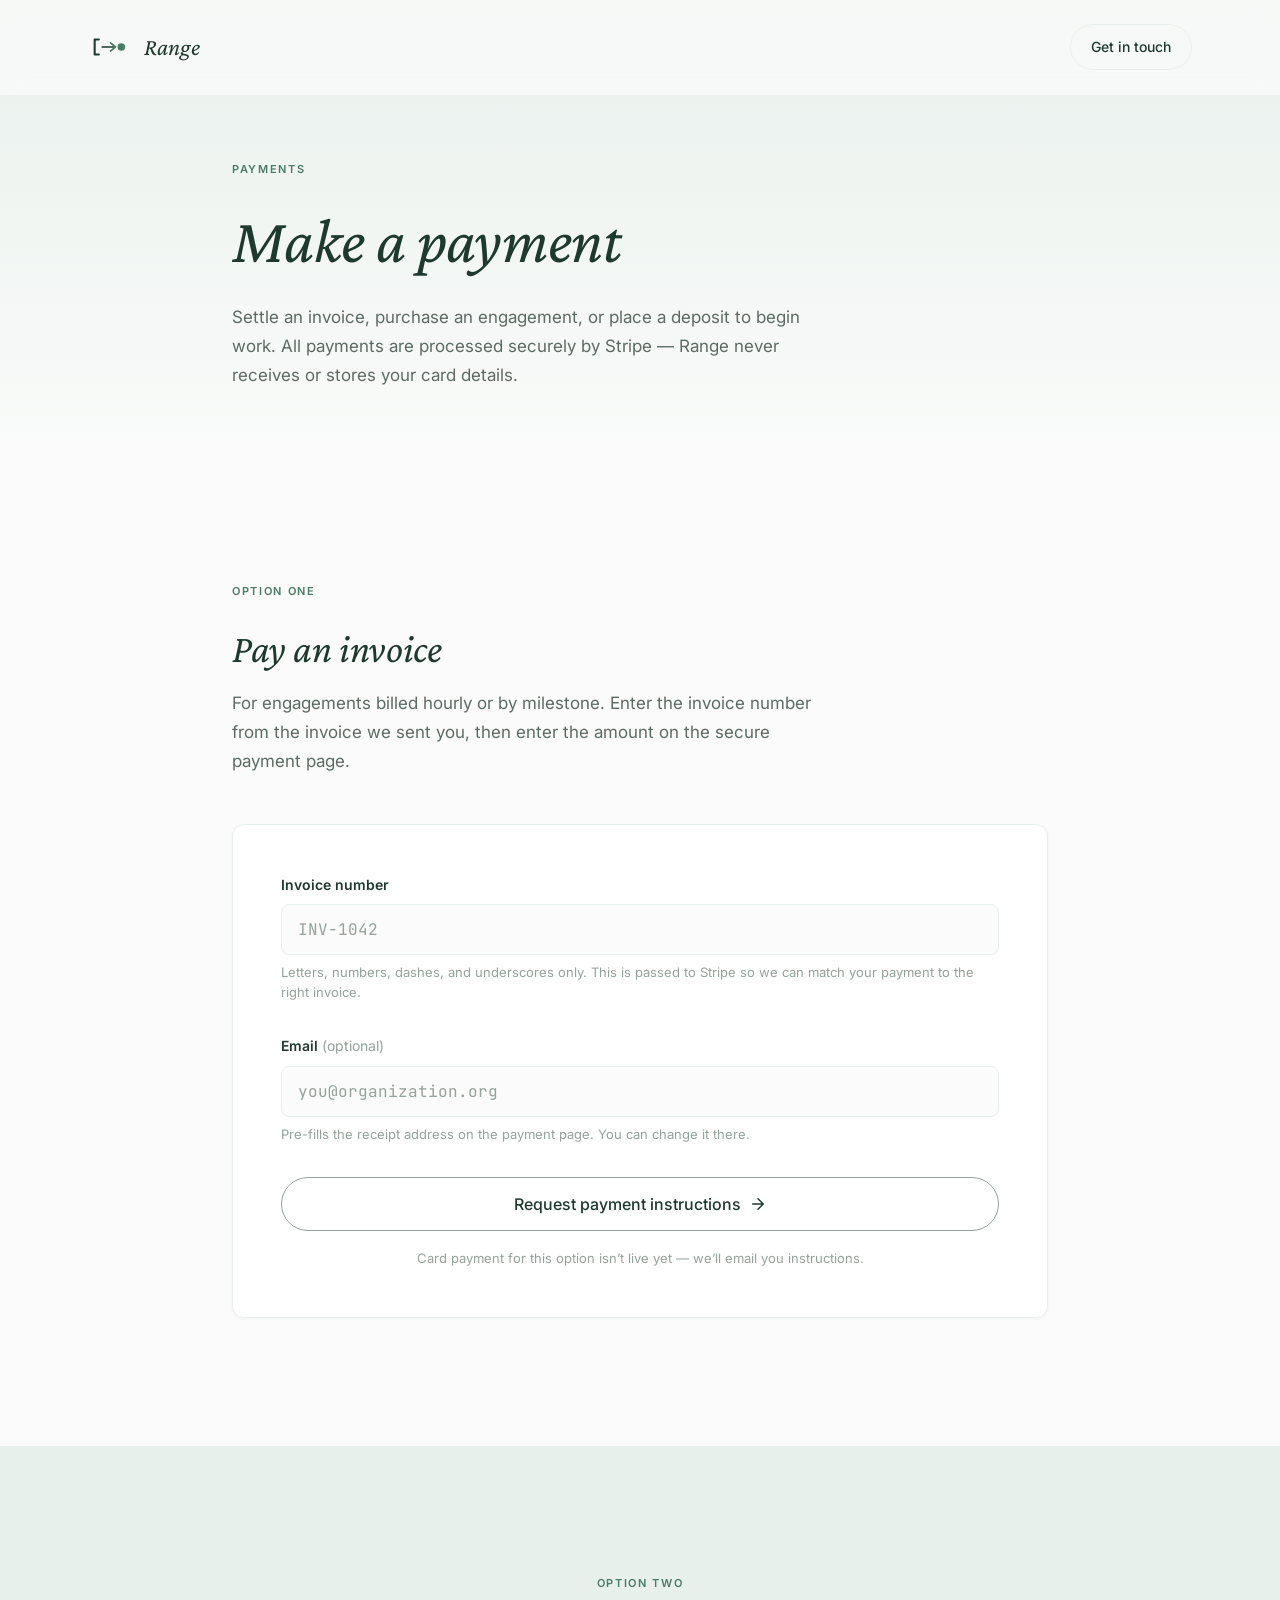
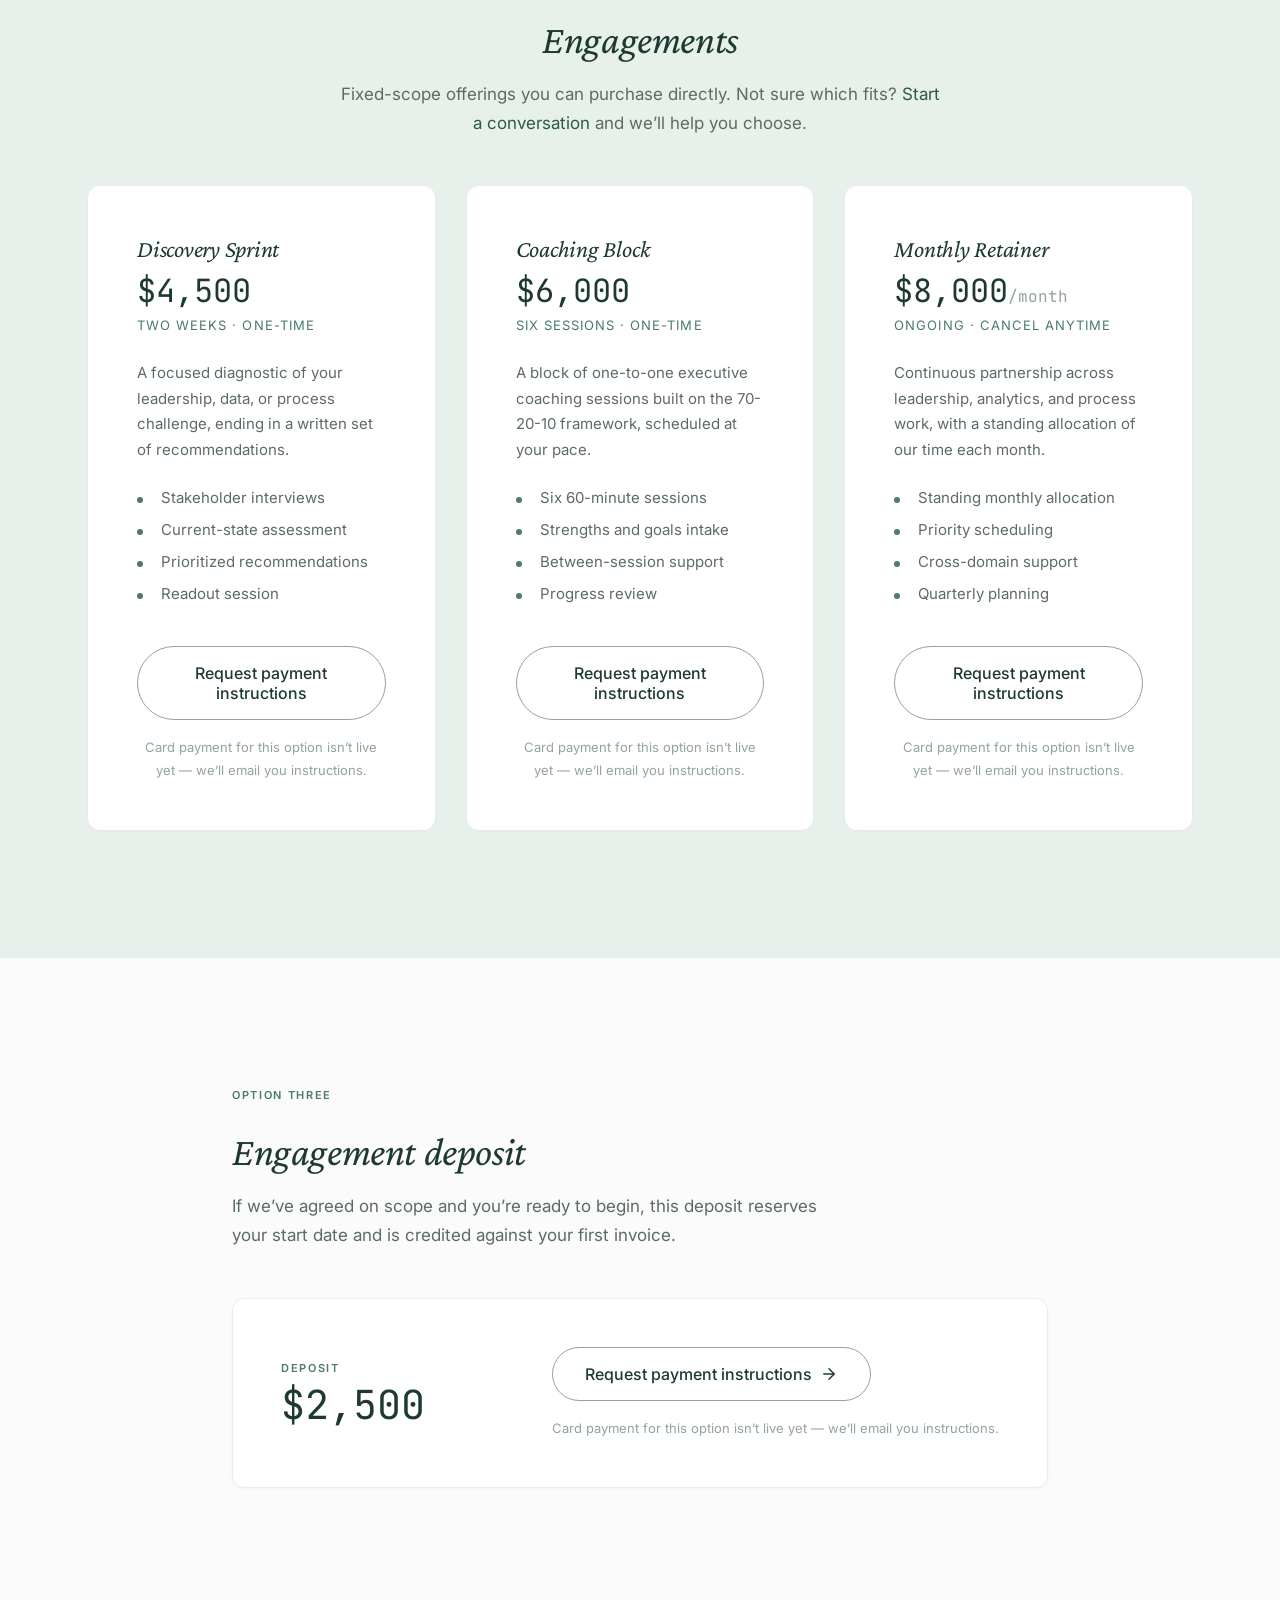
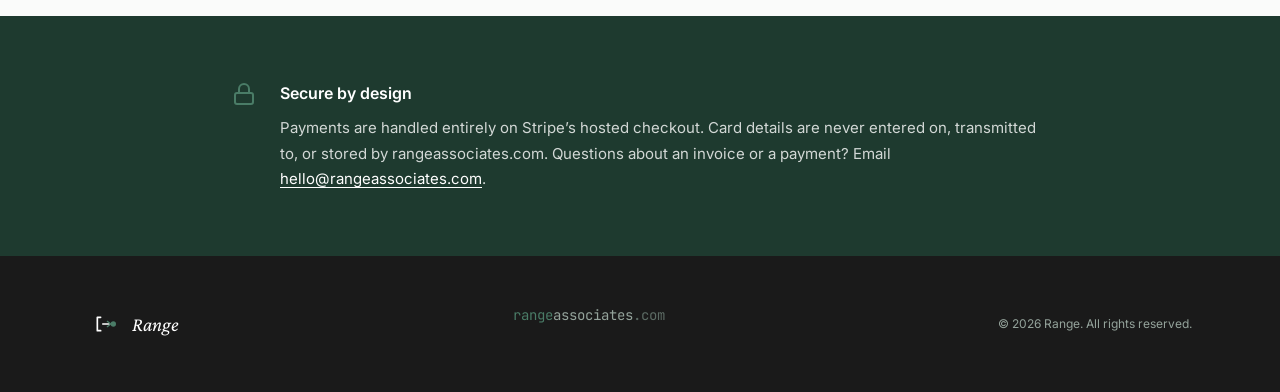
==== payments/index.html @ 6f8e30e4 "Add /payments page with Stripe Payment Links The site is static on GitHub Pages, so there is no serv" ====
<!DOCTYPE html>
<html lang="en">
<head>
  <meta charset="UTF-8">
  <meta name="viewport" content="width=device-width, initial-scale=1.0">
  <title>Make a Payment | Range</title>
  <meta name="description" content="Pay a Range invoice, purchase a coaching or consulting engagement, or place an engagement deposit. Payments are securely processed by Stripe.">

  <!-- Open Graph -->
  <meta property="og:title" content="Make a Payment | Range">
  <meta property="og:description" content="Pay a Range invoice or engagement securely via Stripe.">
  <meta property="og:type" content="website">
  <meta property="og:url" content="https://rangeassociates.com/payments">

  <!-- Favicon -->
  <link rel="icon" href="../favicon.svg" type="image/svg+xml">

  <!-- Fonts -->
  <link rel="preconnect" href="https://fonts.googleapis.com">
  <link rel="preconnect" href="https://fonts.gstatic.com" crossorigin>
  <link href="https://fonts.googleapis.com/css2?family=Crimson+Pro:ital,wght@0,400;1,400&family=Inter:wght@400;500;600&family=JetBrains+Mono:wght@400&display=swap" rel="stylesheet">

  <!-- Styles -->
  <link rel="stylesheet" href="../css/styles.css">
</head>
<body>
  <!-- Skip Link -->
  <a href="#main" class="skip-link">Skip to main content</a>

  <!-- Header -->
  <header class="header" id="header">
    <div class="container">
      <div class="header__inner">
        <a href="/" class="header__logo">
          <svg width="40" height="22" viewBox="0 0 48 26" fill="none" aria-hidden="true">
            <path d="M8 4V22M8 4H13M8 22H13" stroke="currentColor" stroke-width="2.5" stroke-linecap="round" stroke-linejoin="round"/>
            <path d="M17 13H31" stroke="currentColor" stroke-width="2" stroke-linecap="round"/>
            <path d="M27 8L33 13L27 18" stroke="#4a7c67" stroke-width="2" stroke-linecap="round" stroke-linejoin="round"/>
            <circle cx="40" cy="13" r="4.5" fill="#4a7c67"/>
          </svg>
          <span class="header__wordmark">Range</span>
        </a>
        <a href="mailto:hello@rangeassociates.com" class="header__cta">Get in touch</a>
      </div>
    </div>
  </header>

  <main id="main">
    <!-- Page Hero -->
    <section class="page-hero">
      <div class="container container--narrow">
        <span class="section-label">Payments</span>
        <h1 class="page-hero__title">Make a payment</h1>
        <p class="page-hero__description">Settle an invoice, purchase an engagement, or place a deposit to begin work. All payments are processed securely by Stripe &mdash; Range never receives or stores your card details.</p>
      </div>
    </section>

    <!-- Pay an Invoice -->
    <section class="pay-section" id="invoice">
      <div class="container container--narrow">
        <div class="pay-section__header">
          <span class="section-label">Option One</span>
          <h2 class="pay-section__title">Pay an invoice</h2>
          <p class="pay-section__subtitle">For engagements billed hourly or by milestone. Enter the invoice number from the invoice we sent you, then enter the amount on the secure payment page.</p>
        </div>

        <form class="pay-form" id="invoice-form" novalidate>
          <div class="pay-field">
            <label class="pay-label" for="invoice-number">Invoice number</label>
            <input
              class="pay-input"
              type="text"
              id="invoice-number"
              name="invoice-number"
              inputmode="text"
              autocomplete="off"
              maxlength="200"
              placeholder="INV-1042"
              aria-describedby="invoice-number-hint invoice-number-error"
              required>
            <p class="pay-hint" id="invoice-number-hint">Letters, numbers, dashes, and underscores only. This is passed to Stripe so we can match your payment to the right invoice.</p>
            <p class="pay-error" id="invoice-number-error" role="alert" hidden></p>
          </div>

          <div class="pay-field">
            <label class="pay-label" for="invoice-email">Email <span class="pay-label__optional">(optional)</span></label>
            <input
              class="pay-input"
              type="email"
              id="invoice-email"
              name="invoice-email"
              autocomplete="email"
              placeholder="you@organization.org"
              aria-describedby="invoice-email-hint invoice-email-error">
            <p class="pay-hint" id="invoice-email-hint">Pre-fills the receipt address on the payment page. You can change it there.</p>
            <p class="pay-error" id="invoice-email-error" role="alert" hidden></p>
          </div>

          <button class="btn-pay btn-pay--full" type="submit" data-link-key="invoice">
            <span class="btn-pay__label">Continue to secure payment</span>
            <svg width="18" height="18" viewBox="0 0 24 24" fill="none" stroke="currentColor" stroke-width="2" stroke-linecap="round" stroke-linejoin="round" aria-hidden="true">
              <path d="M5 12h14M12 5l7 7-7 7"/>
            </svg>
          </button>
          <p class="pay-note" data-note-for="invoice">You&rsquo;ll enter the invoice amount on the next screen.</p>
        </form>
      </div>
    </section>

    <!-- Engagements -->
    <!--
      PLACEHOLDER CONTENT: the three package names, descriptions, and prices below are
      samples. Replace them with your real offerings and prices before going live.
      The prices shown here are display-only; the amount actually charged is whatever
      is configured on the corresponding Stripe Payment Link. Keep the two in sync.
    -->
    <section class="pay-section pay-section--alt" id="engagements">
      <div class="container">
        <div class="pay-section__header pay-section__header--center">
          <span class="section-label">Option Two</span>
          <h2 class="pay-section__title">Engagements</h2>
          <p class="pay-section__subtitle">Fixed-scope offerings you can purchase directly. Not sure which fits? <a href="mailto:hello@rangeassociates.com">Start a conversation</a> and we&rsquo;ll help you choose.</p>
        </div>

        <div class="pay-grid">
          <div class="pay-card animate-on-scroll">
            <h3 class="pay-card__title">Discovery Sprint</h3>
            <p class="pay-card__price">$4,500</p>
            <p class="pay-card__meta">Two weeks &middot; one-time</p>
            <p class="pay-card__description">A focused diagnostic of your leadership, data, or process challenge, ending in a written set of recommendations.</p>
            <ul class="pay-card__list">
              <li>Stakeholder interviews</li>
              <li>Current-state assessment</li>
              <li>Prioritized recommendations</li>
              <li>Readout session</li>
            </ul>
            <button class="btn-pay btn-pay--full" type="button" data-link-key="discovery">
              <span class="btn-pay__label">Purchase</span>
            </button>
            <p class="pay-note" data-note-for="discovery" hidden></p>
          </div>

          <div class="pay-card animate-on-scroll">
            <h3 class="pay-card__title">Coaching Block</h3>
            <p class="pay-card__price">$6,000</p>
            <p class="pay-card__meta">Six sessions &middot; one-time</p>
            <p class="pay-card__description">A block of one-to-one executive coaching sessions built on the 70-20-10 framework, scheduled at your pace.</p>
            <ul class="pay-card__list">
              <li>Six 60-minute sessions</li>
              <li>Strengths and goals intake</li>
              <li>Between-session support</li>
              <li>Progress review</li>
            </ul>
            <button class="btn-pay btn-pay--full" type="button" data-link-key="coaching">
              <span class="btn-pay__label">Purchase</span>
            </button>
            <p class="pay-note" data-note-for="coaching" hidden></p>
          </div>

          <div class="pay-card animate-on-scroll">
            <h3 class="pay-card__title">Monthly Retainer</h3>
            <p class="pay-card__price">$8,000<span class="pay-card__period">/month</span></p>
            <p class="pay-card__meta">Ongoing &middot; cancel anytime</p>
            <p class="pay-card__description">Continuous partnership across leadership, analytics, and process work, with a standing allocation of our time each month.</p>
            <ul class="pay-card__list">
              <li>Standing monthly allocation</li>
              <li>Priority scheduling</li>
              <li>Cross-domain support</li>
              <li>Quarterly planning</li>
            </ul>
            <button class="btn-pay btn-pay--full" type="button" data-link-key="retainer">
              <span class="btn-pay__label">Subscribe</span>
            </button>
            <p class="pay-note" data-note-for="retainer" hidden></p>
          </div>
        </div>
      </div>
    </section>

    <!-- Deposit -->
    <section class="pay-section" id="deposit">
      <div class="container container--narrow">
        <div class="pay-section__header">
          <span class="section-label">Option Three</span>
          <h2 class="pay-section__title">Engagement deposit</h2>
          <p class="pay-section__subtitle">If we&rsquo;ve agreed on scope and you&rsquo;re ready to begin, this deposit reserves your start date and is credited against your first invoice.</p>
        </div>

        <div class="pay-deposit">
          <div class="pay-deposit__amount">
            <span class="pay-deposit__label">Deposit</span>
            <span class="pay-deposit__price">$2,500</span>
          </div>
          <div class="pay-deposit__action">
            <button class="btn-pay" type="button" data-link-key="deposit">
              <span class="btn-pay__label">Place deposit</span>
              <svg width="18" height="18" viewBox="0 0 24 24" fill="none" stroke="currentColor" stroke-width="2" stroke-linecap="round" stroke-linejoin="round" aria-hidden="true">
                <path d="M5 12h14M12 5l7 7-7 7"/>
              </svg>
            </button>
            <p class="pay-note" data-note-for="deposit" hidden></p>
          </div>
        </div>
      </div>
    </section>

    <!-- Trust / Help -->
    <section class="pay-trust">
      <div class="container container--narrow">
        <div class="pay-trust__inner">
          <svg class="pay-trust__icon" width="24" height="24" viewBox="0 0 24 24" fill="none" stroke="currentColor" stroke-width="2" stroke-linecap="round" stroke-linejoin="round" aria-hidden="true">
            <rect x="3" y="11" width="18" height="11" rx="2"/>
            <path d="M7 11V7a5 5 0 0 1 10 0v4"/>
          </svg>
          <div>
            <p class="pay-trust__title">Secure by design</p>
            <p class="pay-trust__text">Payments are handled entirely on Stripe&rsquo;s hosted checkout. Card details are never entered on, transmitted to, or stored by rangeassociates.com. Questions about an invoice or a payment? Email <a href="mailto:hello@rangeassociates.com">hello@rangeassociates.com</a>.</p>
          </div>
        </div>
      </div>
    </section>
  </main>

  <!-- Footer -->
  <footer class="footer">
    <div class="container">
      <div class="footer__inner">
        <a href="/" class="footer__logo">
          <svg width="32" height="32" viewBox="0 0 48 48" fill="none" aria-hidden="true">
            <path d="M14 14V34M14 14H19M14 34H19" stroke="currentColor" stroke-width="2.5" stroke-linecap="round" stroke-linejoin="round"/>
            <path d="M22 24H32" stroke="currentColor" stroke-width="2" stroke-linecap="round"/>
            <path d="M29 20L34 24L29 28" stroke="#4a7c67" stroke-width="2" stroke-linecap="round" stroke-linejoin="round"/>
            <circle cx="38" cy="24" r="4" fill="#4a7c67"/>
          </svg>
          <span class="footer__wordmark">Range</span>
        </a>
        <p class="footer__domain"><span class="footer__domain-em">range</span>associates<span class="footer__domain-tld">.com</span></p>
        <p class="footer__copyright">&copy; 2026 Range. All rights reserved.</p>
      </div>
    </div>
  </footer>

  <!-- Scripts -->
  <script>
    /* ======================================================================
       STRIPE PAYMENT LINK CONFIGURATION

       This site is static (GitHub Pages), so there is no server to run.
       Payments therefore use Stripe Payment Links: links you create in the
       Stripe Dashboard that send the customer to Stripe's own hosted
       checkout page. No API keys are needed here, and no secret key must
       EVER be placed in this repository -- it is public.

       To go live, create each link at
       https://dashboard.stripe.com/payment-links and paste its URL below.

         invoice   -> product priced "Customers choose what they pay"
                      (so the client enters the invoice amount themselves)
         discovery -> one-time price, matching the Discovery Sprint price above
         coaching  -> one-time price, matching the Coaching Block price above
         retainer  -> RECURRING monthly price, matching the Retainer price above
         deposit   -> one-time price, matching the deposit amount above

       On each link, under "After payment", choose "Redirect customers to
       your website" and set the URL to:
         https://rangeassociates.com/payments/thank-you/

       Any key left as an empty string below falls back to an email link, so
       the page never shows a dead button while you finish setting things up.
       ====================================================================== */
    const PAYMENT_LINKS = {
      invoice:   '',
      discovery: '',
      coaching:  '',
      retainer:  '',
      deposit:   ''
    };

    const CONTACT_EMAIL = 'hello@rangeassociates.com';

    // Fallback subjects used when a Payment Link is not configured yet.
    const FALLBACK_SUBJECTS = {
      invoice:   'Invoice payment',
      discovery: 'Discovery Sprint',
      coaching:  'Coaching Block',
      retainer:  'Monthly Retainer',
      deposit:   'Engagement deposit'
    };

    // Stripe drops client_reference_id values containing anything outside
    // alphanumerics, dashes, and underscores, so strip them before sending.
    const sanitizeReference = (value) =>
      value.trim().replace(/[^A-Za-z0-9_-]/g, '').slice(0, 200);

    const isConfigured = (key) => Boolean(PAYMENT_LINKS[key]);

    const fallbackHref = (key, reference) => {
      const subject = FALLBACK_SUBJECTS[key] || 'Payment';
      const suffix = reference ? ` ${reference}` : '';
      return `mailto:${CONTACT_EMAIL}?subject=${encodeURIComponent(`${subject}${suffix}`)}`;
    };

    // Builds the Stripe Payment Link URL, attaching the reconciliation id and
    // receipt email as documented query parameters.
    const buildPaymentUrl = (key, { reference, email } = {}) => {
      const url = new URL(PAYMENT_LINKS[key]);
      if (reference) url.searchParams.set('client_reference_id', reference);
      if (email) url.searchParams.set('prefilled_email', email);
      return url.toString();
    };

    // Mark every unconfigured button so it degrades to an email link instead
    // of sending the visitor nowhere.
    document.querySelectorAll('[data-link-key]').forEach((button) => {
      const key = button.dataset.linkKey;
      if (isConfigured(key)) return;

      button.classList.add('btn-pay--pending');
      const label = button.querySelector('.btn-pay__label');
      if (label) label.textContent = 'Request payment instructions';

      const note = document.querySelector(`[data-note-for="${key}"]`);
      if (note) {
        note.textContent = 'Card payment for this option isn’t live yet — we’ll email you instructions.';
        note.hidden = false;
      }
    });

    // Invoice form: validate, then hand off to Stripe.
    const invoiceForm = document.getElementById('invoice-form');
    const numberInput = document.getElementById('invoice-number');
    const numberError = document.getElementById('invoice-number-error');
    const emailInput = document.getElementById('invoice-email');
    const emailError = document.getElementById('invoice-email-error');

    const showError = (input, element, message) => {
      element.textContent = message;
      element.hidden = false;
      input.setAttribute('aria-invalid', 'true');
    };

    const clearError = (input, element) => {
      element.hidden = true;
      input.removeAttribute('aria-invalid');
    };

    numberInput.addEventListener('input', () => clearError(numberInput, numberError));
    emailInput.addEventListener('input', () => clearError(emailInput, emailError));

    invoiceForm.addEventListener('submit', (event) => {
      event.preventDefault();

      const reference = sanitizeReference(numberInput.value);
      if (!reference) {
        showError(numberInput, numberError, 'Enter the invoice number shown on your invoice.');
        numberInput.focus();
        return;
      }

      const email = emailInput.value.trim();
      // checkValidity() reflects the input's type="email" constraint.
      if (email && !emailInput.checkValidity()) {
        showError(emailInput, emailError, 'Enter a valid email address, or leave this blank.');
        emailInput.focus();
        return;
      }

      window.location.href = isConfigured('invoice')
        ? buildPaymentUrl('invoice', { reference, email })
        : fallbackHref('invoice', reference);
    });

    // Package and deposit buttons. The invoice button is type="submit" and is
    // excluded here so it stays owned by the form's submit handler above.
    document.querySelectorAll('button[type="button"][data-link-key]').forEach((button) => {
      button.addEventListener('click', () => {
        const key = button.dataset.linkKey;
        window.location.href = isConfigured(key)
          ? buildPaymentUrl(key)
          : fallbackHref(key);
      });
    });

    // Header scroll effect
    const header = document.getElementById('header');
    window.addEventListener('scroll', () => {
      header.classList.toggle('scrolled', window.scrollY > 50);
    });

    // Scroll-triggered animations using Intersection Observer
    const observer = new IntersectionObserver((entries) => {
      entries.forEach((entry) => {
        if (entry.isIntersecting) {
          entry.target.classList.add('is-visible');
        }
      });
    }, {
      threshold: 0.1,
      rootMargin: '0px 0px -50px 0px'
    });

    document.querySelectorAll('.animate-on-scroll').forEach((el) => observer.observe(el));
  </script>
</body>
</html>
---- css/styles.css ----
/* ==========================================================================
   Range - Brand System & Styles
   Domain to Range. The mathematical elegance of meaningful change.
   ========================================================================== */

/* --------------------------------------------------------------------------
   CSS Custom Properties - Brand System
   -------------------------------------------------------------------------- */
:root {
  /* Core green palette */
  --forest: #1e3a2f;
  --pine: #2d5a47;
  --sage: #4a7c67;
  --mist: #e8f0ec;

  /* Emphasis colors */
  --ember: #c2410c;
  --gold: #a16207;

  /* Neutrals */
  --ink: #1a1a1a;
  --slate: #5c6b64;
  --stone: #94a39b;
  --paper: #fafbfa;

  /* Leadership palette (warm amber) */
  --lead-100: #fef3e2;
  --lead-200: #fcd9a8;
  --lead-300: #f5b056;
  --lead-400: #d97706;
  --lead-500: #a16207;
  --lead-600: #713f12;

  /* Analytics palette (cool cyan) */
  --analytics-100: #e0f7fa;
  --analytics-200: #b2ebf2;
  --analytics-300: #4dd0e1;
  --analytics-400: #0891b2;
  --analytics-500: #0e7490;
  --analytics-600: #164e63;

  /* Process palette (violet) */
  --process-100: #f3e8ff;
  --process-200: #e9d5ff;
  --process-300: #c084fc;
  --process-400: #9333ea;
  --process-500: #7c3aed;
  --process-600: #5b21b6;

  /* Typography */
  --font-display: 'Latin Modern Roman', 'Crimson Pro', Georgia, 'Times New Roman', serif;
  --font-body: 'Inter', system-ui, -apple-system, sans-serif;
  --font-mono: 'JetBrains Mono', ui-monospace, monospace;

  /* Spacing scale */
  --space-xs: 0.5rem;
  --space-sm: 1rem;
  --space-md: 1.5rem;
  --space-lg: 2rem;
  --space-xl: 3rem;
  --space-2xl: 4rem;
  --space-3xl: 6rem;
  --space-4xl: 8rem;

  /* Transitions */
  --ease-out: cubic-bezier(0.16, 1, 0.3, 1);
  --duration-fast: 150ms;
  --duration-normal: 300ms;
  --duration-slow: 500ms;
}

/* --------------------------------------------------------------------------
   Base Reset & Typography
   -------------------------------------------------------------------------- */
*, *::before, *::after {
  box-sizing: border-box;
  margin: 0;
  padding: 0;
}

html {
  scroll-behavior: smooth;
  font-size: 16px;
}

@media (prefers-reduced-motion: reduce) {
  html {
    scroll-behavior: auto;
  }
  *, *::before, *::after {
    animation-duration: 0.01ms !important;
    animation-iteration-count: 1 !important;
    transition-duration: 0.01ms !important;
  }
}

body {
  font-family: var(--font-body);
  font-size: 1rem;
  line-height: 1.7;
  color: var(--slate);
  background-color: var(--paper);
  -webkit-font-smoothing: antialiased;
  -moz-osx-font-smoothing: grayscale;
}

/* Display typography - italic serif */
h1, h2, h3, .display {
  font-family: var(--font-display);
  font-style: italic;
  font-weight: 400;
  color: var(--forest);
  letter-spacing: -0.01em;
  line-height: 1.2;
}

h1 {
  font-size: clamp(2.5rem, 8vw, 4rem);
}

h2 {
  font-size: clamp(1.75rem, 4vw, 2.5rem);
}

h3 {
  font-size: clamp(1.25rem, 3vw, 1.5rem);
}

/* Section labels - uppercase sans */
.section-label {
  font-family: var(--font-body);
  font-size: 0.6875rem;
  font-weight: 600;
  text-transform: uppercase;
  letter-spacing: 0.15em;
  color: var(--sage);
  display: block;
  margin-bottom: var(--space-md);
}

p {
  margin-bottom: var(--space-sm);
}

p:last-child {
  margin-bottom: 0;
}

a {
  color: var(--pine);
  text-decoration: none;
  transition: color var(--duration-fast) var(--ease-out);
}

a:hover {
  color: var(--forest);
}

/* --------------------------------------------------------------------------
   Layout Utilities
   -------------------------------------------------------------------------- */
.container {
  max-width: 72rem;
  margin: 0 auto;
  padding: 0 var(--space-md);
}

.container--narrow {
  max-width: 54rem;
}

section {
  padding: var(--space-4xl) 0;
}

@media (max-width: 768px) {
  section {
    padding: var(--space-3xl) 0;
  }
}

/* --------------------------------------------------------------------------
   Header & Navigation
   -------------------------------------------------------------------------- */
.header {
  position: fixed;
  top: 0;
  left: 0;
  right: 0;
  z-index: 100;
  padding: var(--space-md) 0;
  background: rgba(250, 251, 250, 0.85);
  backdrop-filter: blur(12px);
  -webkit-backdrop-filter: blur(12px);
  border-bottom: 1px solid transparent;
  transition: border-color var(--duration-normal) var(--ease-out),
              background var(--duration-normal) var(--ease-out);
}

.header.scrolled {
  border-bottom-color: var(--mist);
  background: rgba(250, 251, 250, 0.95);
}

.header__inner {
  display: flex;
  align-items: center;
  justify-content: space-between;
}

.header__logo {
  display: flex;
  align-items: center;
  gap: var(--space-sm);
}

.header__logo svg {
  color: var(--forest);
}

.header__wordmark {
  font-family: var(--font-display);
  font-style: italic;
  font-size: 1.5rem;
  color: var(--forest);
}

.header__cta {
  font-size: 0.875rem;
  font-weight: 500;
  color: var(--forest);
  padding: 0.625rem 1.25rem;
  border: 1px solid var(--mist);
  border-radius: 2rem;
  transition: all var(--duration-fast) var(--ease-out);
}

.header__cta:hover {
  background: var(--forest);
  border-color: var(--forest);
  color: white;
}

/* --------------------------------------------------------------------------
   Hero Section
   -------------------------------------------------------------------------- */
.hero {
  min-height: 100vh;
  display: flex;
  align-items: center;
  justify-content: center;
  text-align: center;
  padding-top: calc(var(--space-4xl) + 4rem);
  position: relative;
  overflow: hidden;
}

.hero::before {
  content: '';
  position: absolute;
  top: 0;
  left: 0;
  right: 0;
  bottom: 0;
  background:
    radial-gradient(ellipse 80% 50% at 50% -20%, var(--mist) 0%, transparent 50%),
    radial-gradient(ellipse 60% 40% at 100% 0%, rgba(74, 124, 103, 0.08) 0%, transparent 50%),
    radial-gradient(ellipse 60% 40% at 0% 100%, rgba(74, 124, 103, 0.05) 0%, transparent 50%);
  pointer-events: none;
}

.hero__content {
  position: relative;
  z-index: 1;
  max-width: 48rem;
  padding: 0 var(--space-md);
}

.hero__logo {
  margin-bottom: var(--space-lg);
  opacity: 0;
  animation: fadeUp 0.8s var(--ease-out) 0.2s forwards;
}

.hero__logo svg {
  color: var(--forest);
}

.hero__title {
  font-size: clamp(3.5rem, 12vw, 6rem);
  margin-bottom: var(--space-md);
  opacity: 0;
  animation: fadeUp 0.8s var(--ease-out) 0.3s forwards;
}

.hero__tagline {
  font-family: var(--font-display);
  font-style: italic;
  font-size: clamp(1.125rem, 3vw, 1.375rem);
  color: var(--forest);
  margin-bottom: var(--space-lg);
  opacity: 0;
  animation: fadeUp 0.8s var(--ease-out) 0.4s forwards;
}

.hero__description {
  font-size: 1.0625rem;
  color: var(--slate);
  max-width: 36rem;
  margin: 0 auto var(--space-xl);
  opacity: 0;
  animation: fadeUp 0.8s var(--ease-out) 0.5s forwards;
}

.hero__cta {
  display: inline-flex;
  align-items: center;
  gap: 0.5rem;
  font-weight: 500;
  color: white;
  background: var(--forest);
  padding: 1rem 2rem;
  border-radius: 3rem;
  transition: all var(--duration-normal) var(--ease-out);
  opacity: 0;
  animation: fadeUp 0.8s var(--ease-out) 0.6s forwards;
}

.hero__cta:hover {
  background: var(--pine);
  color: white;
  transform: translateY(-2px);
  box-shadow: 0 8px 24px rgba(30, 58, 47, 0.2);
}

.hero__cta svg {
  transition: transform var(--duration-fast) var(--ease-out);
}

.hero__cta:hover svg {
  transform: translateX(4px);
}

/* --------------------------------------------------------------------------
   Concept Section
   -------------------------------------------------------------------------- */
.concept {
  background: white;
  border-top: 1px solid var(--mist);
  border-bottom: 1px solid var(--mist);
}

.concept__header {
  text-align: center;
  margin-bottom: var(--space-3xl);
}

.concept__quote {
  font-family: var(--font-display);
  font-style: italic;
  font-size: clamp(1.25rem, 3vw, 1.5rem);
  color: var(--forest);
  max-width: 40rem;
  margin: 0 auto;
  line-height: 1.6;
}

.concept__pillars {
  display: grid;
  grid-template-columns: repeat(3, 1fr);
  gap: var(--space-lg);
}

@media (max-width: 768px) {
  .concept__pillars {
    grid-template-columns: 1fr;
    gap: var(--space-xl);
  }
}

.pillar {
  text-align: center;
  padding: var(--space-lg);
}

.pillar__icon {
  width: 3rem;
  height: 3rem;
  margin: 0 auto var(--space-md);
  color: var(--sage);
}

.pillar__title {
  font-family: var(--font-body);
  font-style: normal;
  font-size: 0.8125rem;
  font-weight: 600;
  text-transform: uppercase;
  letter-spacing: 0.1em;
  color: var(--forest);
  margin-bottom: var(--space-xs);
}

.pillar__description {
  font-size: 0.9375rem;
  color: var(--slate);
  line-height: 1.6;
}

/* --------------------------------------------------------------------------
   Services Section
   -------------------------------------------------------------------------- */
.services {
  background: var(--paper);
}

.services__header {
  text-align: center;
  margin-bottom: var(--space-3xl);
}

.services__title {
  margin-bottom: var(--space-sm);
}

.services__subtitle {
  font-size: 1.0625rem;
  color: var(--slate);
  max-width: 32rem;
  margin: 0 auto;
}

.services__grid {
  display: grid;
  grid-template-columns: repeat(3, 1fr);
  gap: var(--space-lg);
}

@media (max-width: 1024px) {
  .services__grid {
    grid-template-columns: 1fr;
    gap: var(--space-xl);
  }
}

.service-card {
  background: white;
  border-radius: 0.75rem;
  padding: var(--space-xl);
  box-shadow: 0 1px 3px rgba(0, 0, 0, 0.04);
  border: 1px solid var(--mist);
  transition: all var(--duration-normal) var(--ease-out);
  position: relative;
  overflow: hidden;
}

.service-card::before {
  content: '';
  position: absolute;
  top: 0;
  left: 0;
  right: 0;
  height: 4px;
}

.service-card:hover {
  transform: translateY(-4px);
  box-shadow: 0 12px 32px rgba(0, 0, 0, 0.08);
}

/* Leadership card */
.service-card--leadership::before {
  background: linear-gradient(90deg, var(--lead-300), var(--lead-500));
}

.service-card--leadership .service-card__icon {
  background: var(--lead-100);
  color: var(--lead-500);
}

/* Analytics card */
.service-card--analytics::before {
  background: linear-gradient(90deg, var(--analytics-300), var(--analytics-500));
}

.service-card--analytics .service-card__icon {
  background: var(--analytics-100);
  color: var(--analytics-500);
}

/* Process card */
.service-card--process::before {
  background: linear-gradient(90deg, var(--process-300), var(--process-500));
}

.service-card--process .service-card__icon {
  background: var(--process-100);
  color: var(--process-500);
}

.service-card__icon {
  width: 3rem;
  height: 3rem;
  border-radius: 0.5rem;
  display: flex;
  align-items: center;
  justify-content: center;
  margin-bottom: var(--space-md);
}

.service-card__icon svg {
  width: 1.5rem;
  height: 1.5rem;
}

.service-card__title {
  font-size: 1.25rem;
  margin-bottom: var(--space-xs);
}

.service-card__subtitle {
  font-size: 0.875rem;
  color: var(--stone);
  margin-bottom: var(--space-md);
}

.service-card__list {
  list-style: none;
}

.service-card__list li {
  font-size: 0.9375rem;
  color: var(--slate);
  padding: 0.375rem 0;
  padding-left: 1.25rem;
  position: relative;
}

.service-card__list li::before {
  content: '';
  position: absolute;
  left: 0;
  top: 0.875rem;
  width: 4px;
  height: 4px;
  border-radius: 50%;
  background: var(--stone);
}

.service-card__cta {
  display: inline-flex;
  align-items: center;
  gap: 0.375rem;
  margin-top: var(--space-lg);
  font-size: 0.875rem;
  font-weight: 500;
  color: white;
  background: var(--lead-500);
  padding: 0.625rem 1.25rem;
  border-radius: 2rem;
  transition: all var(--duration-fast) var(--ease-out);
}

.service-card__cta:hover {
  background: var(--lead-600);
  color: white;
  transform: translateY(-1px);
}

.service-card__cta svg {
  transition: transform var(--duration-fast) var(--ease-out);
}

.service-card__cta:hover svg {
  transform: translateX(3px);
}

/* --------------------------------------------------------------------------
   Founders Section
   -------------------------------------------------------------------------- */
.founders {
  background: white;
  border-top: 1px solid var(--mist);
}

.founders__header {
  text-align: center;
  margin-bottom: var(--space-3xl);
}

.founders__title {
  margin-bottom: var(--space-sm);
}

.founders__subtitle {
  font-size: 1.0625rem;
  color: var(--slate);
  max-width: 36rem;
  margin: 0 auto;
}

.founders__grid {
  display: grid;
  grid-template-columns: repeat(2, 1fr);
  gap: var(--space-xl);
}

@media (max-width: 768px) {
  .founders__grid {
    grid-template-columns: 1fr;
    gap: var(--space-3xl);
  }
}

.founder-card {
  display: grid;
  gap: var(--space-lg);
}

.founder-card__image {
  aspect-ratio: 4/3;
  background: linear-gradient(135deg, var(--mist) 0%, #d1ddd6 100%);
  border-radius: 0.75rem;
  display: flex;
  align-items: center;
  justify-content: center;
  position: relative;
  overflow: hidden;
}

.founder-card__image::before {
  content: '';
  position: absolute;
  inset: 0;
  background:
    radial-gradient(circle at 30% 30%, rgba(74, 124, 103, 0.1) 0%, transparent 50%),
    radial-gradient(circle at 70% 70%, rgba(45, 90, 71, 0.08) 0%, transparent 50%);
}

.founder-card__initials {
  font-family: var(--font-display);
  font-style: italic;
  font-size: 3rem;
  color: var(--sage);
  position: relative;
  z-index: 1;
}

.founder-card__content {
  padding: 0 var(--space-xs);
}

.founder-card__name {
  font-size: 1.5rem;
  margin-bottom: 0.25rem;
}

.founder-card__role {
  font-size: 0.875rem;
  font-weight: 500;
  color: var(--sage);
  text-transform: uppercase;
  letter-spacing: 0.05em;
  margin-bottom: var(--space-md);
}

.founder-card__bio {
  font-size: 0.9375rem;
  color: var(--slate);
  margin-bottom: var(--space-md);
}

.founder-card__highlights {
  display: flex;
  flex-wrap: wrap;
  gap: 0.5rem;
}

.founder-card__link {
  display: inline-flex;
  align-items: center;
  gap: 0.375rem;
  margin-top: var(--space-md);
  font-size: 0.875rem;
  font-weight: 500;
  color: var(--pine);
}

.founder-card__link svg {
  transition: transform var(--duration-fast) var(--ease-out);
}

.founder-card__link:hover {
  color: var(--forest);
}

.founder-card__link:hover svg {
  transform: translateX(3px);
}

.founder-card__tag {
  font-size: 0.75rem;
  font-weight: 500;
  color: var(--pine);
  background: var(--mist);
  padding: 0.375rem 0.75rem;
  border-radius: 2rem;
}

/* --------------------------------------------------------------------------
   Contact Section
   -------------------------------------------------------------------------- */
.contact {
  background: var(--forest);
  color: white;
  text-align: center;
}

.contact__content {
  max-width: 36rem;
  margin: 0 auto;
}

.contact .section-label {
  color: var(--sage);
}

.contact__title {
  color: white;
  margin-bottom: var(--space-md);
}

.contact__description {
  font-size: 1.0625rem;
  color: rgba(255, 255, 255, 0.8);
  margin-bottom: var(--space-xl);
}

.contact__email {
  display: inline-flex;
  align-items: center;
  gap: 0.75rem;
  font-family: var(--font-mono);
  font-size: 1.125rem;
  color: white;
  background: rgba(255, 255, 255, 0.1);
  padding: 1rem 1.5rem;
  border-radius: 0.5rem;
  margin-bottom: var(--space-lg);
  transition: all var(--duration-fast) var(--ease-out);
}

.contact__email:hover {
  background: rgba(255, 255, 255, 0.15);
  color: white;
}

.contact__location {
  font-size: 0.875rem;
  color: var(--stone);
}

/* --------------------------------------------------------------------------
   Footer
   -------------------------------------------------------------------------- */
.footer {
  background: var(--ink);
  padding: var(--space-xl) 0;
}

.footer__inner {
  display: flex;
  align-items: center;
  justify-content: space-between;
}

@media (max-width: 640px) {
  .footer__inner {
    flex-direction: column;
    gap: var(--space-md);
    text-align: center;
  }
}

.footer__logo {
  display: flex;
  align-items: center;
  gap: 0.75rem;
}

.footer__logo svg {
  color: white;
}

.footer__wordmark {
  font-family: var(--font-display);
  font-style: italic;
  font-size: 1.25rem;
  color: white;
}

.footer__domain {
  font-family: var(--font-mono);
  font-size: 0.875rem;
  color: var(--stone);
}

.footer__domain-em {
  color: var(--sage);
}

.footer__domain-tld {
  color: var(--slate);
}

.footer__copyright {
  font-size: 0.75rem;
  color: var(--stone);
}

/* --------------------------------------------------------------------------
   Animations
   -------------------------------------------------------------------------- */
@keyframes fadeUp {
  from {
    opacity: 0;
    transform: translateY(20px);
  }
  to {
    opacity: 1;
    transform: translateY(0);
  }
}

@keyframes fadeIn {
  from {
    opacity: 0;
  }
  to {
    opacity: 1;
  }
}

/* Scroll-triggered animations */
.animate-on-scroll {
  opacity: 0;
  transform: translateY(20px);
  transition: opacity 0.6s var(--ease-out), transform 0.6s var(--ease-out);
}

.animate-on-scroll.is-visible {
  opacity: 1;
  transform: translateY(0);
}

/* Stagger delays for grid items */
.animate-on-scroll:nth-child(1) { transition-delay: 0ms; }
.animate-on-scroll:nth-child(2) { transition-delay: 100ms; }
.animate-on-scroll:nth-child(3) { transition-delay: 200ms; }

/* --------------------------------------------------------------------------
   Utility Classes
   -------------------------------------------------------------------------- */
.sr-only {
  position: absolute;
  width: 1px;
  height: 1px;
  padding: 0;
  margin: -1px;
  overflow: hidden;
  clip: rect(0, 0, 0, 0);
  white-space: nowrap;
  border: 0;
}

/* Focus styles for accessibility */
:focus-visible {
  outline: 2px solid var(--sage);
  outline-offset: 2px;
}

/* Skip link */
.skip-link {
  position: absolute;
  top: -100%;
  left: var(--space-md);
  background: var(--forest);
  color: white;
  padding: var(--space-xs) var(--space-sm);
  border-radius: 0.25rem;
  z-index: 1000;
  transition: top var(--duration-fast);
}

.skip-link:focus {
  top: var(--space-md);
}

/* --------------------------------------------------------------------------
   Payments Page
   -------------------------------------------------------------------------- */

/* Compact hero for subpages - clears the fixed header */
.page-hero {
  padding-top: calc(var(--space-3xl) + 4rem);
  padding-bottom: var(--space-2xl);
  background: linear-gradient(180deg, var(--mist) 0%, var(--paper) 100%);
}

.page-hero__title {
  margin-bottom: var(--space-md);
}

.page-hero__description {
  font-size: 1.0625rem;
  color: var(--slate);
  max-width: 38rem;
}

/* Section scaffolding */
.pay-section--alt {
  background: var(--mist);
}

.pay-section__header {
  margin-bottom: var(--space-xl);
}

.pay-section__header--center {
  text-align: center;
  margin-left: auto;
  margin-right: auto;
  max-width: 38rem;
}

.pay-section__title {
  margin-bottom: var(--space-sm);
}

.pay-section__subtitle {
  font-size: 1.0625rem;
  color: var(--slate);
  max-width: 38rem;
}

.pay-section__header--center .pay-section__subtitle {
  margin-left: auto;
  margin-right: auto;
}

/* Primary payment button */
.btn-pay {
  display: inline-flex;
  align-items: center;
  justify-content: center;
  gap: 0.5rem;
  font-family: var(--font-body);
  font-size: 1rem;
  font-weight: 500;
  color: white;
  background: var(--forest);
  border: 1px solid var(--forest);
  padding: 1rem 2rem;
  border-radius: 3rem;
  cursor: pointer;
  transition: all var(--duration-normal) var(--ease-out);
}

.btn-pay:hover {
  background: var(--pine);
  border-color: var(--pine);
  color: white;
  transform: translateY(-2px);
  box-shadow: 0 8px 24px rgba(30, 58, 47, 0.2);
}

.btn-pay svg {
  transition: transform var(--duration-fast) var(--ease-out);
}

.btn-pay:hover svg {
  transform: translateX(4px);
}

.btn-pay--full {
  width: 100%;
}

/* Shown when a Stripe Payment Link has not been configured yet */
.btn-pay--pending {
  background: transparent;
  color: var(--forest);
  border-color: var(--stone);
}

.btn-pay--pending:hover {
  background: var(--forest);
  border-color: var(--forest);
  color: white;
}

/* Invoice form */
.pay-form {
  background: white;
  border: 1px solid var(--mist);
  border-radius: 0.75rem;
  padding: var(--space-xl);
  box-shadow: 0 1px 3px rgba(0, 0, 0, 0.04);
}

@media (max-width: 640px) {
  .pay-form {
    padding: var(--space-md);
  }
}

.pay-field {
  margin-bottom: var(--space-lg);
}

.pay-label {
  display: block;
  font-size: 0.875rem;
  font-weight: 600;
  color: var(--forest);
  margin-bottom: var(--space-xs);
}

.pay-label__optional {
  font-weight: 400;
  color: var(--stone);
}

.pay-input {
  display: block;
  width: 100%;
  font-family: var(--font-mono);
  font-size: 1rem;
  color: var(--ink);
  background: var(--paper);
  border: 1px solid var(--mist);
  border-radius: 0.5rem;
  padding: 0.875rem 1rem;
  transition: border-color var(--duration-fast) var(--ease-out),
              box-shadow var(--duration-fast) var(--ease-out);
}

.pay-input::placeholder {
  color: var(--stone);
}

.pay-input:focus {
  outline: none;
  border-color: var(--sage);
  box-shadow: 0 0 0 3px rgba(74, 124, 103, 0.15);
}

.pay-input[aria-invalid="true"] {
  border-color: var(--ember);
}

.pay-input[aria-invalid="true"]:focus {
  box-shadow: 0 0 0 3px rgba(194, 65, 12, 0.15);
}

.pay-hint {
  font-size: 0.8125rem;
  line-height: 1.5;
  color: var(--stone);
  margin: var(--space-xs) 0 0;
}

.pay-error {
  font-size: 0.8125rem;
  font-weight: 500;
  color: var(--ember);
  margin: var(--space-xs) 0 0;
}

.pay-note {
  font-size: 0.8125rem;
  color: var(--stone);
  text-align: center;
  margin: var(--space-sm) 0 0;
}

/* Engagement cards */
.pay-grid {
  display: grid;
  grid-template-columns: repeat(3, 1fr);
  gap: var(--space-lg);
  align-items: start;
}

@media (max-width: 1024px) {
  .pay-grid {
    grid-template-columns: 1fr;
    gap: var(--space-xl);
  }
}

.pay-card {
  display: flex;
  flex-direction: column;
  background: white;
  border: 1px solid transparent;
  border-radius: 0.75rem;
  padding: var(--space-xl);
  box-shadow: 0 1px 3px rgba(0, 0, 0, 0.04);
  transition: all var(--duration-normal) var(--ease-out);
}

.pay-card:hover {
  transform: translateY(-4px);
  box-shadow: 0 12px 32px rgba(0, 0, 0, 0.08);
}

.pay-card__title {
  margin-bottom: var(--space-xs);
}

.pay-card__price {
  font-family: var(--font-mono);
  font-size: 2rem;
  color: var(--forest);
  line-height: 1.2;
  margin-bottom: 0.25rem;
}

.pay-card__period {
  font-size: 1rem;
  color: var(--stone);
}

.pay-card__meta {
  font-size: 0.8125rem;
  text-transform: uppercase;
  letter-spacing: 0.08em;
  color: var(--sage);
  margin-bottom: var(--space-md);
}

.pay-card__description {
  font-size: 0.9375rem;
  color: var(--slate);
  margin-bottom: var(--space-md);
}

.pay-card__list {
  list-style: none;
  margin-bottom: var(--space-lg);
}

.pay-card__list li {
  position: relative;
  padding-left: var(--space-md);
  font-size: 0.9375rem;
  line-height: 1.6;
  color: var(--slate);
  margin-bottom: var(--space-xs);
}

.pay-card__list li::before {
  content: '';
  position: absolute;
  left: 0;
  top: 0.6875rem;
  width: 6px;
  height: 6px;
  border-radius: 50%;
  background: var(--sage);
}

/* Push the button to the bottom so cards of differing height stay aligned */
.pay-card .btn-pay {
  margin-top: auto;
}

/* Deposit */
.pay-deposit {
  display: flex;
  align-items: center;
  justify-content: space-between;
  gap: var(--space-lg);
  background: white;
  border: 1px solid var(--mist);
  border-radius: 0.75rem;
  padding: var(--space-xl);
  box-shadow: 0 1px 3px rgba(0, 0, 0, 0.04);
}

@media (max-width: 640px) {
  .pay-deposit {
    flex-direction: column;
    align-items: stretch;
    text-align: center;
    padding: var(--space-md);
  }

  .pay-deposit .btn-pay {
    width: 100%;
  }
}

.pay-deposit__label {
  display: block;
  font-size: 0.6875rem;
  font-weight: 600;
  text-transform: uppercase;
  letter-spacing: 0.15em;
  color: var(--sage);
  margin-bottom: var(--space-xs);
}

.pay-deposit__price {
  font-family: var(--font-mono);
  font-size: 2.5rem;
  color: var(--forest);
  line-height: 1;
}

/* Trust strip */
.pay-trust {
  background: var(--forest);
  padding: var(--space-2xl) 0;
}

.pay-trust__inner {
  display: flex;
  align-items: flex-start;
  gap: var(--space-md);
}

.pay-trust__icon {
  flex-shrink: 0;
  color: var(--sage);
  margin-top: 0.125rem;
}

.pay-trust__title {
  font-weight: 600;
  color: white;
  margin-bottom: var(--space-xs);
}

.pay-trust__text {
  font-size: 0.9375rem;
  color: rgba(255, 255, 255, 0.8);
}

.pay-trust__text a {
  color: white;
  text-decoration: underline;
  text-underline-offset: 3px;
}

.pay-trust__text a:hover {
  color: var(--mist);
}

/* Payment confirmation page */
.confirm {
  min-height: 70vh;
  display: flex;
  align-items: center;
  padding-top: calc(var(--space-3xl) + 4rem);
  text-align: center;
}

.confirm__content {
  max-width: 36rem;
  margin: 0 auto;
}

.confirm__mark {
  display: inline-flex;
  align-items: center;
  justify-content: center;
  width: 4rem;
  height: 4rem;
  border-radius: 50%;
  background: var(--mist);
  color: var(--pine);
  margin-bottom: var(--space-lg);
}

.confirm__title {
  margin-bottom: var(--space-md);
}

.confirm__description {
  font-size: 1.0625rem;
  color: var(--slate);
  margin-bottom: var(--space-md);
}

.confirm__actions {
  display: flex;
  flex-direction: column;
  align-items: center;
  gap: var(--space-md);
  margin-top: var(--space-lg);
}

.confirm__secondary {
  font-family: var(--font-mono);
  font-size: 0.875rem;
  color: var(--slate);
}

/* Footer logo is a link on subpages */
.footer__logo:hover .footer__wordmark {
  color: var(--mist);
}

.footer__link {
  font-size: 0.8125rem;
  color: var(--stone);
  transition: color var(--duration-fast) var(--ease-out);
}

.footer__link:hover {
  color: var(--mist);
}
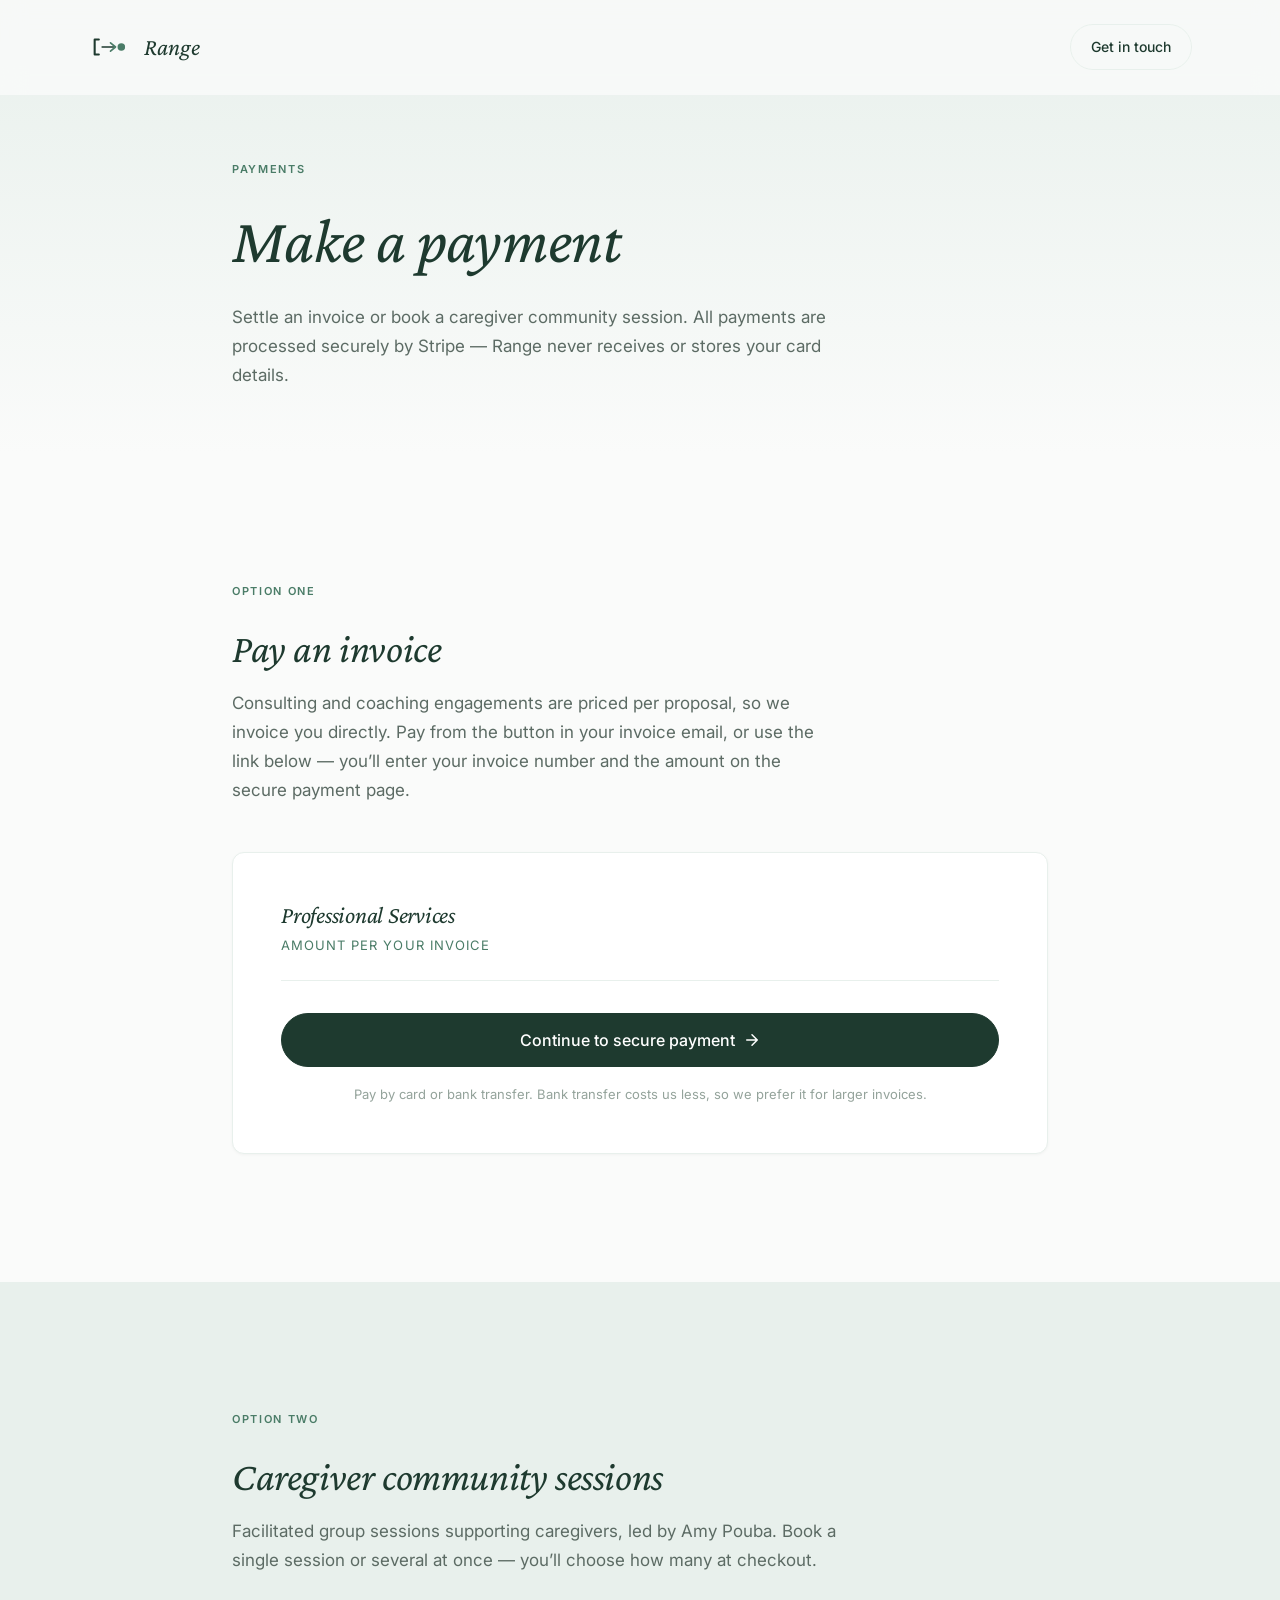
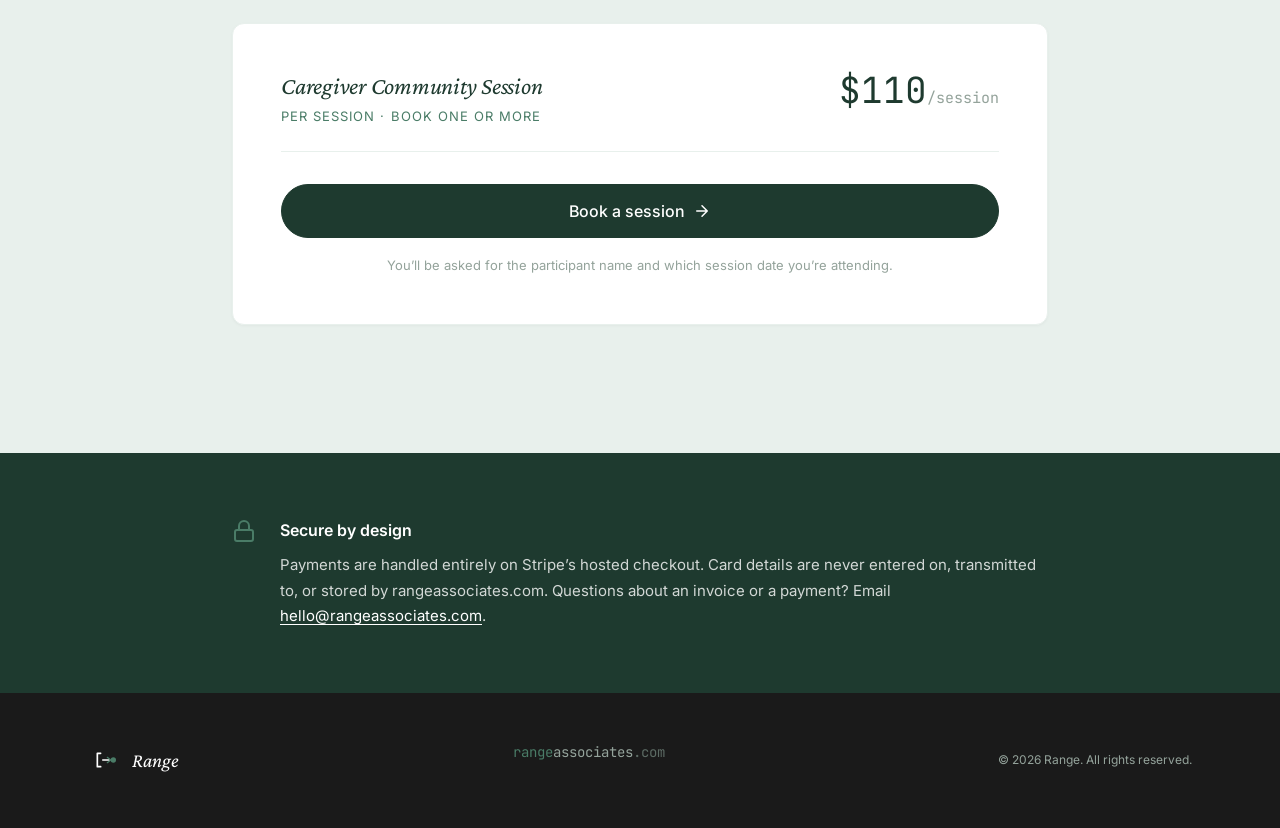
==== commit 6087f040: "Wire /payments to the real live Stripe catalog Replaces the placeholder offerings with the two thing" ====
--- a/payments/index.html
+++ b/payments/index.html
@@ -4,11 +4,11 @@
   <meta charset="UTF-8">
   <meta name="viewport" content="width=device-width, initial-scale=1.0">
   <title>Make a Payment | Range</title>
-  <meta name="description" content="Pay a Range invoice, purchase a coaching or consulting engagement, or place an engagement deposit. Payments are securely processed by Stripe.">
+  <meta name="description" content="Pay a Range invoice or book a caregiver community session. Payments are securely processed by Stripe.">
 
   <!-- Open Graph -->
   <meta property="og:title" content="Make a Payment | Range">
-  <meta property="og:description" content="Pay a Range invoice or engagement securely via Stripe.">
+  <meta property="og:description" content="Pay a Range invoice or book a caregiver community session, securely via Stripe.">
   <meta property="og:type" content="website">
   <meta property="og:url" content="https://rangeassociates.com/payments">
 
@@ -51,7 +51,7 @@
       <div class="container container--narrow">
         <span class="section-label">Payments</span>
         <h1 class="page-hero__title">Make a payment</h1>
-        <p class="page-hero__description">Settle an invoice, purchase an engagement, or place a deposit to begin work. All payments are processed securely by Stripe &mdash; Range never receives or stores your card details.</p>
+        <p class="page-hero__description">Settle an invoice or book a caregiver community session. All payments are processed securely by Stripe &mdash; Range never receives or stores your card details.</p>
       </div>
     </section>
 
@@ -61,145 +61,51 @@
         <div class="pay-section__header">
           <span class="section-label">Option One</span>
           <h2 class="pay-section__title">Pay an invoice</h2>
-          <p class="pay-section__subtitle">For engagements billed hourly or by milestone. Enter the invoice number from the invoice we sent you, then enter the amount on the secure payment page.</p>
-        </div>
-
-        <form class="pay-form" id="invoice-form" novalidate>
-          <div class="pay-field">
-            <label class="pay-label" for="invoice-number">Invoice number</label>
-            <input
-              class="pay-input"
-              type="text"
-              id="invoice-number"
-              name="invoice-number"
-              inputmode="text"
-              autocomplete="off"
-              maxlength="200"
-              placeholder="INV-1042"
-              aria-describedby="invoice-number-hint invoice-number-error"
-              required>
-            <p class="pay-hint" id="invoice-number-hint">Letters, numbers, dashes, and underscores only. This is passed to Stripe so we can match your payment to the right invoice.</p>
-            <p class="pay-error" id="invoice-number-error" role="alert" hidden></p>
+          <p class="pay-section__subtitle">Consulting and coaching engagements are priced per proposal, so we invoice you directly. Pay from the button in your invoice email, or use the link below &mdash; you&rsquo;ll enter your invoice number and the amount on the secure payment page.</p>
+        </div>
+
+        <div class="pay-offering">
+          <div class="pay-offering__head">
+            <div>
+              <h3 class="pay-offering__title">Professional Services</h3>
+              <p class="pay-offering__meta">Amount per your invoice</p>
+            </div>
           </div>
-
-          <div class="pay-field">
-            <label class="pay-label" for="invoice-email">Email <span class="pay-label__optional">(optional)</span></label>
-            <input
-              class="pay-input"
-              type="email"
-              id="invoice-email"
-              name="invoice-email"
-              autocomplete="email"
-              placeholder="you@organization.org"
-              aria-describedby="invoice-email-hint invoice-email-error">
-            <p class="pay-hint" id="invoice-email-hint">Pre-fills the receipt address on the payment page. You can change it there.</p>
-            <p class="pay-error" id="invoice-email-error" role="alert" hidden></p>
-          </div>
-
-          <button class="btn-pay btn-pay--full" type="submit" data-link-key="invoice">
+          <button class="btn-pay btn-pay--full" type="button" data-link-key="invoice">
             <span class="btn-pay__label">Continue to secure payment</span>
             <svg width="18" height="18" viewBox="0 0 24 24" fill="none" stroke="currentColor" stroke-width="2" stroke-linecap="round" stroke-linejoin="round" aria-hidden="true">
               <path d="M5 12h14M12 5l7 7-7 7"/>
             </svg>
           </button>
-          <p class="pay-note" data-note-for="invoice">You&rsquo;ll enter the invoice amount on the next screen.</p>
-        </form>
-      </div>
-    </section>
-
-    <!-- Engagements -->
-    <!--
-      PLACEHOLDER CONTENT: the three package names, descriptions, and prices below are
-      samples. Replace them with your real offerings and prices before going live.
-      The prices shown here are display-only; the amount actually charged is whatever
-      is configured on the corresponding Stripe Payment Link. Keep the two in sync.
-    -->
-    <section class="pay-section pay-section--alt" id="engagements">
-      <div class="container">
-        <div class="pay-section__header pay-section__header--center">
+          <p class="pay-note" data-note-for="invoice">Pay by card or bank transfer. Bank transfer costs us less, so we prefer it for larger invoices.</p>
+        </div>
+      </div>
+    </section>
+
+    <!-- Caregiver Community Sessions -->
+    <section class="pay-section pay-section--alt" id="sessions">
+      <div class="container container--narrow">
+        <div class="pay-section__header">
           <span class="section-label">Option Two</span>
-          <h2 class="pay-section__title">Engagements</h2>
-          <p class="pay-section__subtitle">Fixed-scope offerings you can purchase directly. Not sure which fits? <a href="mailto:hello@rangeassociates.com">Start a conversation</a> and we&rsquo;ll help you choose.</p>
-        </div>
-
-        <div class="pay-grid">
-          <div class="pay-card animate-on-scroll">
-            <h3 class="pay-card__title">Discovery Sprint</h3>
-            <p class="pay-card__price">$4,500</p>
-            <p class="pay-card__meta">Two weeks &middot; one-time</p>
-            <p class="pay-card__description">A focused diagnostic of your leadership, data, or process challenge, ending in a written set of recommendations.</p>
-            <ul class="pay-card__list">
-              <li>Stakeholder interviews</li>
-              <li>Current-state assessment</li>
-              <li>Prioritized recommendations</li>
-              <li>Readout session</li>
-            </ul>
-            <button class="btn-pay btn-pay--full" type="button" data-link-key="discovery">
-              <span class="btn-pay__label">Purchase</span>
-            </button>
-            <p class="pay-note" data-note-for="discovery" hidden></p>
+          <h2 class="pay-section__title">Caregiver community sessions</h2>
+          <p class="pay-section__subtitle">Facilitated group sessions supporting caregivers, led by Amy Pouba. Book a single session or several at once &mdash; you&rsquo;ll choose how many at checkout.</p>
+        </div>
+
+        <div class="pay-offering">
+          <div class="pay-offering__head">
+            <div>
+              <h3 class="pay-offering__title">Caregiver Community Session</h3>
+              <p class="pay-offering__meta">Per session &middot; book one or more</p>
+            </div>
+            <p class="pay-offering__price">$110<span class="pay-offering__period">/session</span></p>
           </div>
-
-          <div class="pay-card animate-on-scroll">
-            <h3 class="pay-card__title">Coaching Block</h3>
-            <p class="pay-card__price">$6,000</p>
-            <p class="pay-card__meta">Six sessions &middot; one-time</p>
-            <p class="pay-card__description">A block of one-to-one executive coaching sessions built on the 70-20-10 framework, scheduled at your pace.</p>
-            <ul class="pay-card__list">
-              <li>Six 60-minute sessions</li>
-              <li>Strengths and goals intake</li>
-              <li>Between-session support</li>
-              <li>Progress review</li>
-            </ul>
-            <button class="btn-pay btn-pay--full" type="button" data-link-key="coaching">
-              <span class="btn-pay__label">Purchase</span>
-            </button>
-            <p class="pay-note" data-note-for="coaching" hidden></p>
-          </div>
-
-          <div class="pay-card animate-on-scroll">
-            <h3 class="pay-card__title">Monthly Retainer</h3>
-            <p class="pay-card__price">$8,000<span class="pay-card__period">/month</span></p>
-            <p class="pay-card__meta">Ongoing &middot; cancel anytime</p>
-            <p class="pay-card__description">Continuous partnership across leadership, analytics, and process work, with a standing allocation of our time each month.</p>
-            <ul class="pay-card__list">
-              <li>Standing monthly allocation</li>
-              <li>Priority scheduling</li>
-              <li>Cross-domain support</li>
-              <li>Quarterly planning</li>
-            </ul>
-            <button class="btn-pay btn-pay--full" type="button" data-link-key="retainer">
-              <span class="btn-pay__label">Subscribe</span>
-            </button>
-            <p class="pay-note" data-note-for="retainer" hidden></p>
-          </div>
-        </div>
-      </div>
-    </section>
-
-    <!-- Deposit -->
-    <section class="pay-section" id="deposit">
-      <div class="container container--narrow">
-        <div class="pay-section__header">
-          <span class="section-label">Option Three</span>
-          <h2 class="pay-section__title">Engagement deposit</h2>
-          <p class="pay-section__subtitle">If we&rsquo;ve agreed on scope and you&rsquo;re ready to begin, this deposit reserves your start date and is credited against your first invoice.</p>
-        </div>
-
-        <div class="pay-deposit">
-          <div class="pay-deposit__amount">
-            <span class="pay-deposit__label">Deposit</span>
-            <span class="pay-deposit__price">$2,500</span>
-          </div>
-          <div class="pay-deposit__action">
-            <button class="btn-pay" type="button" data-link-key="deposit">
-              <span class="btn-pay__label">Place deposit</span>
-              <svg width="18" height="18" viewBox="0 0 24 24" fill="none" stroke="currentColor" stroke-width="2" stroke-linecap="round" stroke-linejoin="round" aria-hidden="true">
-                <path d="M5 12h14M12 5l7 7-7 7"/>
-              </svg>
-            </button>
-            <p class="pay-note" data-note-for="deposit" hidden></p>
-          </div>
+          <button class="btn-pay btn-pay--full" type="button" data-link-key="caregiverSession">
+            <span class="btn-pay__label">Book a session</span>
+            <svg width="18" height="18" viewBox="0 0 24 24" fill="none" stroke="currentColor" stroke-width="2" stroke-linecap="round" stroke-linejoin="round" aria-hidden="true">
+              <path d="M5 12h14M12 5l7 7-7 7"/>
+            </svg>
+          </button>
+          <p class="pay-note" data-note-for="caregiverSession">You&rsquo;ll be asked for the participant name and which session date you&rsquo;re attending.</p>
         </div>
       </div>
     </section>
@@ -243,74 +149,48 @@
   <!-- Scripts -->
   <script>
     /* ======================================================================
-       STRIPE PAYMENT LINK CONFIGURATION
-
-       This site is static (GitHub Pages), so there is no server to run.
-       Payments therefore use Stripe Payment Links: links you create in the
-       Stripe Dashboard that send the customer to Stripe's own hosted
-       checkout page. No API keys are needed here, and no secret key must
-       EVER be placed in this repository -- it is public.
-
-       To go live, create each link at
-       https://dashboard.stripe.com/payment-links and paste its URL below.
-
-         invoice   -> product priced "Customers choose what they pay"
-                      (so the client enters the invoice amount themselves)
-         discovery -> one-time price, matching the Discovery Sprint price above
-         coaching  -> one-time price, matching the Coaching Block price above
-         retainer  -> RECURRING monthly price, matching the Retainer price above
-         deposit   -> one-time price, matching the deposit amount above
-
-       On each link, under "After payment", choose "Redirect customers to
-       your website" and set the URL to:
-         https://rangeassociates.com/payments/thank-you/
-
-       Any key left as an empty string below falls back to an email link, so
-       the page never shows a dead button while you finish setting things up.
+       STRIPE PAYMENT LINKS
+
+       This site is static (GitHub Pages), so there is no server. Payments go
+       to Stripe's hosted checkout via Payment Links. No API key is needed
+       here, and no secret key must EVER live in this repo -- it is public.
+
+       Both links below are LIVE and take real money. Stripe collects the
+       amount, the invoice number, and the participant details on its own
+       page, so nothing sensitive is gathered on rangeassociates.com.
+
+         invoice          -> Professional Services Contract, customer enters
+                             the amount; required "Invoice number" field.
+                             Card + ACH bank debit (ACH is 0.8% capped at $5
+                             vs 2.9% + 30c, so it matters on large invoices).
+         caregiverSession -> $110 per session, quantity adjustable 1-10, with
+                             participant name and session date collected.
+
+       Both redirect to /payments/thank-you/ after payment.
+
+       If a key is left empty, its button falls back to an email link rather
+       than sending the visitor nowhere.
        ====================================================================== */
     const PAYMENT_LINKS = {
-      invoice:   '',
-      discovery: '',
-      coaching:  '',
-      retainer:  '',
-      deposit:   ''
+      invoice:          'https://buy.stripe.com/7sYaEXgHmelU8jg5VugEg01',
+      caregiverSession: 'https://buy.stripe.com/bJe3cv9eU5Po8jggA8gEg00'
     };
 
     const CONTACT_EMAIL = 'hello@rangeassociates.com';
 
-    // Fallback subjects used when a Payment Link is not configured yet.
     const FALLBACK_SUBJECTS = {
-      invoice:   'Invoice payment',
-      discovery: 'Discovery Sprint',
-      coaching:  'Coaching Block',
-      retainer:  'Monthly Retainer',
-      deposit:   'Engagement deposit'
+      invoice:          'Invoice payment',
+      caregiverSession: 'Caregiver community session'
     };
 
-    // Stripe drops client_reference_id values containing anything outside
-    // alphanumerics, dashes, and underscores, so strip them before sending.
-    const sanitizeReference = (value) =>
-      value.trim().replace(/[^A-Za-z0-9_-]/g, '').slice(0, 200);
-
     const isConfigured = (key) => Boolean(PAYMENT_LINKS[key]);
 
-    const fallbackHref = (key, reference) => {
+    const fallbackHref = (key) => {
       const subject = FALLBACK_SUBJECTS[key] || 'Payment';
-      const suffix = reference ? ` ${reference}` : '';
-      return `mailto:${CONTACT_EMAIL}?subject=${encodeURIComponent(`${subject}${suffix}`)}`;
+      return `mailto:${CONTACT_EMAIL}?subject=${encodeURIComponent(subject)}`;
     };
 
-    // Builds the Stripe Payment Link URL, attaching the reconciliation id and
-    // receipt email as documented query parameters.
-    const buildPaymentUrl = (key, { reference, email } = {}) => {
-      const url = new URL(PAYMENT_LINKS[key]);
-      if (reference) url.searchParams.set('client_reference_id', reference);
-      if (email) url.searchParams.set('prefilled_email', email);
-      return url.toString();
-    };
-
-    // Mark every unconfigured button so it degrades to an email link instead
-    // of sending the visitor nowhere.
+    // Any unconfigured button degrades to an email link instead of a dead control.
     document.querySelectorAll('[data-link-key]').forEach((button) => {
       const key = button.dataset.linkKey;
       if (isConfigured(key)) return;
@@ -320,64 +200,13 @@
       if (label) label.textContent = 'Request payment instructions';
 
       const note = document.querySelector(`[data-note-for="${key}"]`);
-      if (note) {
-        note.textContent = 'Card payment for this option isn’t live yet — we’ll email you instructions.';
-        note.hidden = false;
-      }
+      if (note) note.textContent = 'Card payment for this option isn\u2019t live yet \u2014 we\u2019ll email you instructions.';
     });
 
-    // Invoice form: validate, then hand off to Stripe.
-    const invoiceForm = document.getElementById('invoice-form');
-    const numberInput = document.getElementById('invoice-number');
-    const numberError = document.getElementById('invoice-number-error');
-    const emailInput = document.getElementById('invoice-email');
-    const emailError = document.getElementById('invoice-email-error');
-
-    const showError = (input, element, message) => {
-      element.textContent = message;
-      element.hidden = false;
-      input.setAttribute('aria-invalid', 'true');
-    };
-
-    const clearError = (input, element) => {
-      element.hidden = true;
-      input.removeAttribute('aria-invalid');
-    };
-
-    numberInput.addEventListener('input', () => clearError(numberInput, numberError));
-    emailInput.addEventListener('input', () => clearError(emailInput, emailError));
-
-    invoiceForm.addEventListener('submit', (event) => {
-      event.preventDefault();
-
-      const reference = sanitizeReference(numberInput.value);
-      if (!reference) {
-        showError(numberInput, numberError, 'Enter the invoice number shown on your invoice.');
-        numberInput.focus();
-        return;
-      }
-
-      const email = emailInput.value.trim();
-      // checkValidity() reflects the input's type="email" constraint.
-      if (email && !emailInput.checkValidity()) {
-        showError(emailInput, emailError, 'Enter a valid email address, or leave this blank.');
-        emailInput.focus();
-        return;
-      }
-
-      window.location.href = isConfigured('invoice')
-        ? buildPaymentUrl('invoice', { reference, email })
-        : fallbackHref('invoice', reference);
-    });
-
-    // Package and deposit buttons. The invoice button is type="submit" and is
-    // excluded here so it stays owned by the form's submit handler above.
-    document.querySelectorAll('button[type="button"][data-link-key]').forEach((button) => {
+    document.querySelectorAll('button[data-link-key]').forEach((button) => {
       button.addEventListener('click', () => {
         const key = button.dataset.linkKey;
-        window.location.href = isConfigured(key)
-          ? buildPaymentUrl(key)
-          : fallbackHref(key);
+        window.location.href = isConfigured(key) ? PAYMENT_LINKS[key] : fallbackHref(key);
       });
     });
 
@@ -390,14 +219,9 @@
     // Scroll-triggered animations using Intersection Observer
     const observer = new IntersectionObserver((entries) => {
       entries.forEach((entry) => {
-        if (entry.isIntersecting) {
-          entry.target.classList.add('is-visible');
-        }
+        if (entry.isIntersecting) entry.target.classList.add('is-visible');
       });
-    }, {
-      threshold: 0.1,
-      rootMargin: '0px 0px -50px 0px'
-    });
+    }, { threshold: 0.1, rootMargin: '0px 0px -50px 0px' });
 
     document.querySelectorAll('.animate-on-scroll').forEach((el) => observer.observe(el));
   </script>
--- a/css/styles.css
+++ b/css/styles.css
@@ -926,13 +926,6 @@
   margin-bottom: var(--space-xl);
 }
 
-.pay-section__header--center {
-  text-align: center;
-  margin-left: auto;
-  margin-right: auto;
-  max-width: 38rem;
-}
-
 .pay-section__title {
   margin-bottom: var(--space-sm);
 }
@@ -941,11 +934,6 @@
   font-size: 1.0625rem;
   color: var(--slate);
   max-width: 38rem;
-}
-
-.pay-section__header--center .pay-section__subtitle {
-  margin-left: auto;
-  margin-right: auto;
 }
 
 /* Primary payment button */
@@ -999,8 +987,15 @@
   color: white;
 }
 
-/* Invoice form */
-.pay-form {
+.pay-note {
+  font-size: 0.8125rem;
+  color: var(--stone);
+  text-align: center;
+  margin: var(--space-sm) 0 0;
+}
+
+/* Single offering panel (caregiver sessions) */
+.pay-offering {
   background: white;
   border: 1px solid var(--mist);
   border-radius: 0.75rem;
@@ -1009,214 +1004,51 @@
 }
 
 @media (max-width: 640px) {
-  .pay-form {
+  .pay-offering {
     padding: var(--space-md);
   }
 }
 
-.pay-field {
+.pay-offering__head {
+  display: flex;
+  align-items: flex-start;
+  justify-content: space-between;
+  gap: var(--space-md);
+  padding-bottom: var(--space-md);
   margin-bottom: var(--space-lg);
-}
-
-.pay-label {
-  display: block;
-  font-size: 0.875rem;
-  font-weight: 600;
-  color: var(--forest);
-  margin-bottom: var(--space-xs);
-}
-
-.pay-label__optional {
-  font-weight: 400;
-  color: var(--stone);
-}
-
-.pay-input {
-  display: block;
-  width: 100%;
-  font-family: var(--font-mono);
-  font-size: 1rem;
-  color: var(--ink);
-  background: var(--paper);
-  border: 1px solid var(--mist);
-  border-radius: 0.5rem;
-  padding: 0.875rem 1rem;
-  transition: border-color var(--duration-fast) var(--ease-out),
-              box-shadow var(--duration-fast) var(--ease-out);
-}
-
-.pay-input::placeholder {
-  color: var(--stone);
-}
-
-.pay-input:focus {
-  outline: none;
-  border-color: var(--sage);
-  box-shadow: 0 0 0 3px rgba(74, 124, 103, 0.15);
-}
-
-.pay-input[aria-invalid="true"] {
-  border-color: var(--ember);
-}
-
-.pay-input[aria-invalid="true"]:focus {
-  box-shadow: 0 0 0 3px rgba(194, 65, 12, 0.15);
-}
-
-.pay-hint {
-  font-size: 0.8125rem;
-  line-height: 1.5;
-  color: var(--stone);
-  margin: var(--space-xs) 0 0;
-}
-
-.pay-error {
-  font-size: 0.8125rem;
-  font-weight: 500;
-  color: var(--ember);
-  margin: var(--space-xs) 0 0;
-}
-
-.pay-note {
-  font-size: 0.8125rem;
-  color: var(--stone);
-  text-align: center;
-  margin: var(--space-sm) 0 0;
-}
-
-/* Engagement cards */
-.pay-grid {
-  display: grid;
-  grid-template-columns: repeat(3, 1fr);
-  gap: var(--space-lg);
-  align-items: start;
-}
-
-@media (max-width: 1024px) {
-  .pay-grid {
-    grid-template-columns: 1fr;
-    gap: var(--space-xl);
-  }
-}
-
-.pay-card {
-  display: flex;
-  flex-direction: column;
-  background: white;
-  border: 1px solid transparent;
-  border-radius: 0.75rem;
-  padding: var(--space-xl);
-  box-shadow: 0 1px 3px rgba(0, 0, 0, 0.04);
-  transition: all var(--duration-normal) var(--ease-out);
-}
-
-.pay-card:hover {
-  transform: translateY(-4px);
-  box-shadow: 0 12px 32px rgba(0, 0, 0, 0.08);
-}
-
-.pay-card__title {
-  margin-bottom: var(--space-xs);
-}
-
-.pay-card__price {
-  font-family: var(--font-mono);
-  font-size: 2rem;
-  color: var(--forest);
-  line-height: 1.2;
+  border-bottom: 1px solid var(--mist);
+}
+
+@media (max-width: 640px) {
+  .pay-offering__head {
+    flex-direction: column;
+    gap: var(--space-xs);
+  }
+}
+
+.pay-offering__title {
   margin-bottom: 0.25rem;
 }
 
-.pay-card__period {
-  font-size: 1rem;
-  color: var(--stone);
-}
-
-.pay-card__meta {
+.pay-offering__meta {
   font-size: 0.8125rem;
   text-transform: uppercase;
   letter-spacing: 0.08em;
   color: var(--sage);
-  margin-bottom: var(--space-md);
-}
-
-.pay-card__description {
-  font-size: 0.9375rem;
-  color: var(--slate);
-  margin-bottom: var(--space-md);
-}
-
-.pay-card__list {
-  list-style: none;
-  margin-bottom: var(--space-lg);
-}
-
-.pay-card__list li {
-  position: relative;
-  padding-left: var(--space-md);
-  font-size: 0.9375rem;
-  line-height: 1.6;
-  color: var(--slate);
-  margin-bottom: var(--space-xs);
-}
-
-.pay-card__list li::before {
-  content: '';
-  position: absolute;
-  left: 0;
-  top: 0.6875rem;
-  width: 6px;
-  height: 6px;
-  border-radius: 50%;
-  background: var(--sage);
-}
-
-/* Push the button to the bottom so cards of differing height stay aligned */
-.pay-card .btn-pay {
-  margin-top: auto;
-}
-
-/* Deposit */
-.pay-deposit {
-  display: flex;
-  align-items: center;
-  justify-content: space-between;
-  gap: var(--space-lg);
-  background: white;
-  border: 1px solid var(--mist);
-  border-radius: 0.75rem;
-  padding: var(--space-xl);
-  box-shadow: 0 1px 3px rgba(0, 0, 0, 0.04);
-}
-
-@media (max-width: 640px) {
-  .pay-deposit {
-    flex-direction: column;
-    align-items: stretch;
-    text-align: center;
-    padding: var(--space-md);
-  }
-
-  .pay-deposit .btn-pay {
-    width: 100%;
-  }
-}
-
-.pay-deposit__label {
-  display: block;
-  font-size: 0.6875rem;
-  font-weight: 600;
-  text-transform: uppercase;
-  letter-spacing: 0.15em;
-  color: var(--sage);
-  margin-bottom: var(--space-xs);
-}
-
-.pay-deposit__price {
+}
+
+.pay-offering__price {
+  flex-shrink: 0;
   font-family: var(--font-mono);
-  font-size: 2.5rem;
+  font-size: 2.25rem;
   color: var(--forest);
   line-height: 1;
+  white-space: nowrap;
+}
+
+.pay-offering__period {
+  font-size: 0.9375rem;
+  color: var(--stone);
 }
 
 /* Trust strip */
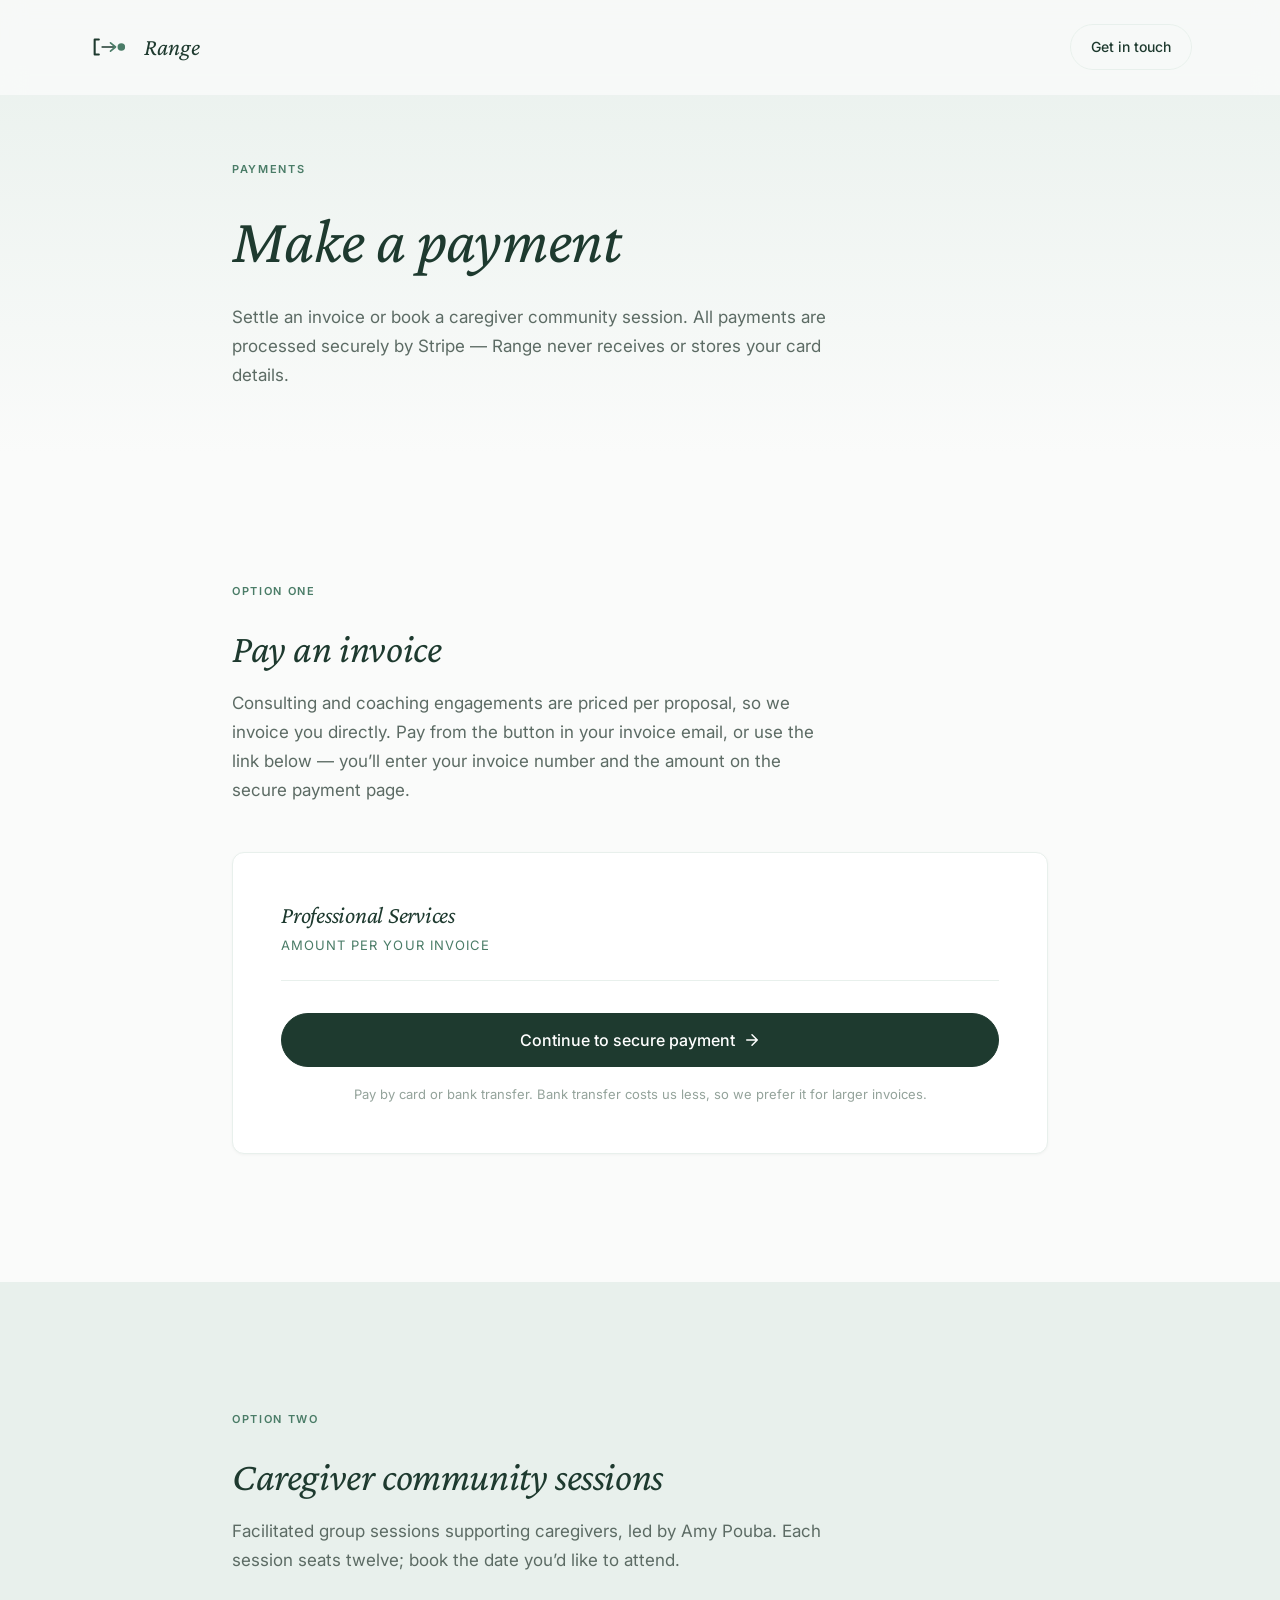
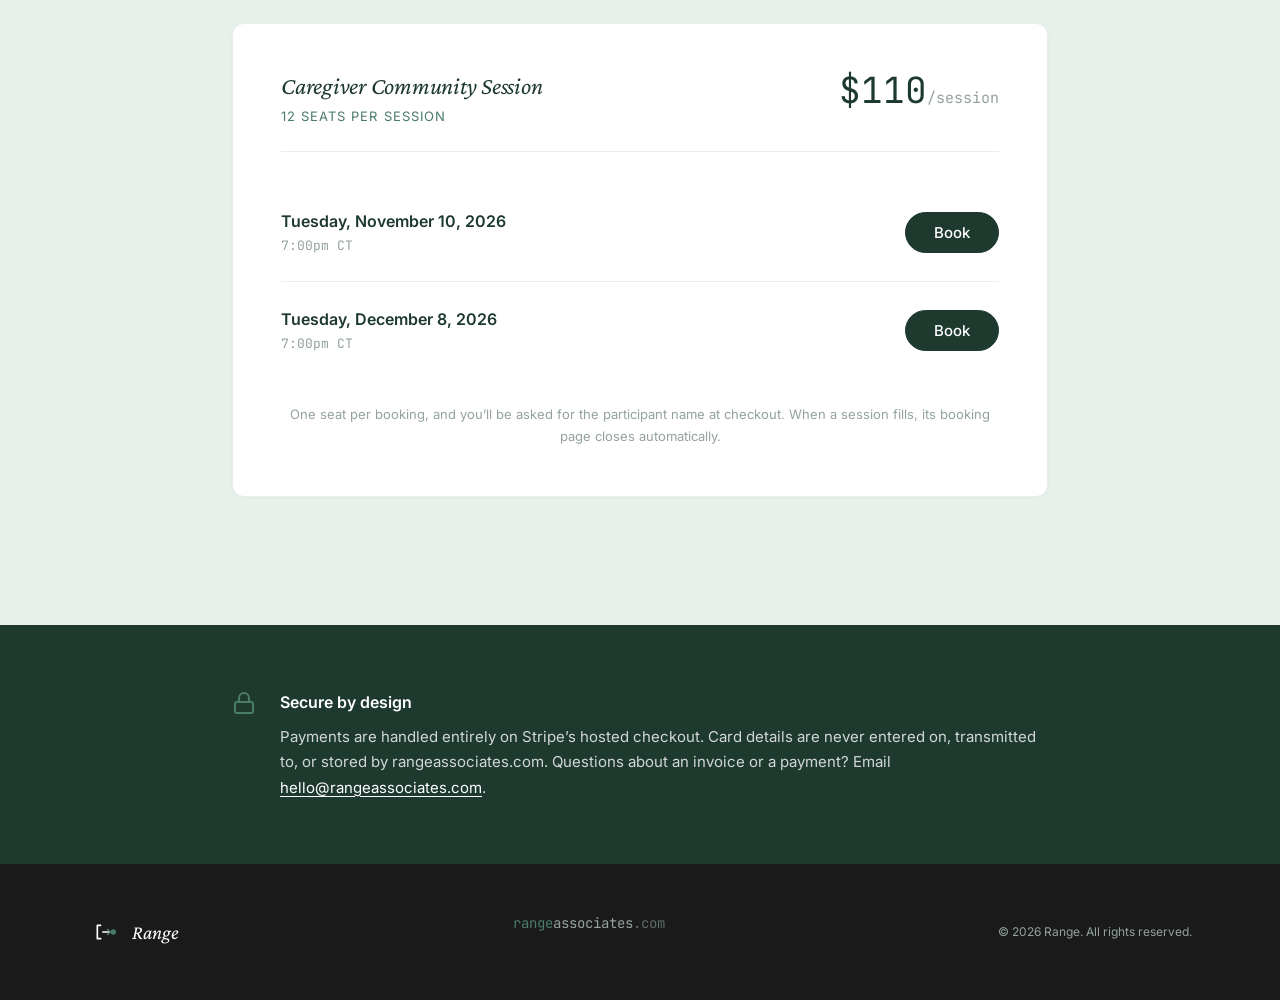
==== commit 4c2674e9: "List dated caregiver sessions with per-session capacity Replaces the single evergreen booking button" ====
--- a/payments/index.html
+++ b/payments/index.html
@@ -88,24 +88,40 @@
         <div class="pay-section__header">
           <span class="section-label">Option Two</span>
           <h2 class="pay-section__title">Caregiver community sessions</h2>
-          <p class="pay-section__subtitle">Facilitated group sessions supporting caregivers, led by Amy Pouba. Book a single session or several at once &mdash; you&rsquo;ll choose how many at checkout.</p>
+          <p class="pay-section__subtitle">Facilitated group sessions supporting caregivers, led by Amy Pouba. Each session seats twelve; book the date you&rsquo;d like to attend.</p>
         </div>
 
         <div class="pay-offering">
           <div class="pay-offering__head">
             <div>
               <h3 class="pay-offering__title">Caregiver Community Session</h3>
-              <p class="pay-offering__meta">Per session &middot; book one or more</p>
+              <p class="pay-offering__meta">12 seats per session</p>
             </div>
             <p class="pay-offering__price">$110<span class="pay-offering__period">/session</span></p>
           </div>
-          <button class="btn-pay btn-pay--full" type="button" data-link-key="caregiverSession">
-            <span class="btn-pay__label">Book a session</span>
-            <svg width="18" height="18" viewBox="0 0 24 24" fill="none" stroke="currentColor" stroke-width="2" stroke-linecap="round" stroke-linejoin="round" aria-hidden="true">
-              <path d="M5 12h14M12 5l7 7-7 7"/>
-            </svg>
-          </button>
-          <p class="pay-note" data-note-for="caregiverSession">You&rsquo;ll be asked for the participant name and which session date you&rsquo;re attending.</p>
+
+          <ul class="pay-sessions">
+            <li class="pay-session">
+              <div class="pay-session__when">
+                <p class="pay-session__date">Tuesday, November 10, 2026</p>
+                <p class="pay-session__time">7:00pm CT</p>
+              </div>
+              <button class="btn-pay btn-pay--compact" type="button" data-link-key="session20261110">
+                <span class="btn-pay__label">Book</span>
+              </button>
+            </li>
+            <li class="pay-session">
+              <div class="pay-session__when">
+                <p class="pay-session__date">Tuesday, December 8, 2026</p>
+                <p class="pay-session__time">7:00pm CT</p>
+              </div>
+              <button class="btn-pay btn-pay--compact" type="button" data-link-key="session20261208">
+                <span class="btn-pay__label">Book</span>
+              </button>
+            </li>
+          </ul>
+
+          <p class="pay-note">One seat per booking, and you&rsquo;ll be asked for the participant name at checkout. When a session fills, its booking page closes automatically.</p>
         </div>
       </div>
     </section>
@@ -163,8 +179,11 @@
                              the amount; required "Invoice number" field.
                              Card + ACH bank debit (ACH is 0.8% capped at $5
                              vs 2.9% + 30c, so it matters on large invoices).
-         caregiverSession -> $110 per session, quantity adjustable 1-10, with
-                             participant name and session date collected.
+         session<YYYYMMDD> -> one link per session date, $110, one seat per
+                             checkout, capped at 12 via
+                             restrictions[completed_sessions][limit] so Stripe
+                             closes the page when the session fills. Create
+                             more with scripts/create-session-link.sh.
 
        Both redirect to /payments/thank-you/ after payment.
 
@@ -172,15 +191,17 @@
        than sending the visitor nowhere.
        ====================================================================== */
     const PAYMENT_LINKS = {
-      invoice:          'https://buy.stripe.com/7sYaEXgHmelU8jg5VugEg01',
-      caregiverSession: 'https://buy.stripe.com/bJe3cv9eU5Po8jggA8gEg00'
+      invoice:           'https://buy.stripe.com/7sYaEXgHmelU8jg5VugEg01',
+      session20261110:   'https://buy.stripe.com/fZu9ATbn2fpY0QOabKgEg02',
+      session20261208:   'https://buy.stripe.com/6oU9AT2Qw3Hg4306ZygEg03'
     };
 
     const CONTACT_EMAIL = 'hello@rangeassociates.com';
 
     const FALLBACK_SUBJECTS = {
-      invoice:          'Invoice payment',
-      caregiverSession: 'Caregiver community session'
+      invoice:         'Invoice payment',
+      session20261110: 'Caregiver session - November 10',
+      session20261208: 'Caregiver session - December 8'
     };
 
     const isConfigured = (key) => Boolean(PAYMENT_LINKS[key]);
--- a/css/styles.css
+++ b/css/styles.css
@@ -1154,3 +1154,48 @@
 .footer__link:hover {
   color: var(--mist);
 }
+
+/* Dated session list */
+.pay-sessions {
+  list-style: none;
+  margin: 0 0 var(--space-md);
+}
+
+.pay-session {
+  display: flex;
+  align-items: center;
+  justify-content: space-between;
+  gap: var(--space-md);
+  padding: var(--space-md) 0;
+  border-bottom: 1px solid var(--mist);
+}
+
+.pay-session:last-child {
+  border-bottom: 0;
+}
+
+@media (max-width: 560px) {
+  .pay-session {
+    flex-direction: column;
+    align-items: stretch;
+    gap: var(--space-sm);
+  }
+}
+
+.pay-session__date {
+  font-weight: 600;
+  color: var(--forest);
+  margin-bottom: 0;
+}
+
+.pay-session__time {
+  font-family: var(--font-mono);
+  font-size: 0.8125rem;
+  color: var(--stone);
+}
+
+.btn-pay--compact {
+  flex-shrink: 0;
+  padding: 0.625rem 1.75rem;
+  font-size: 0.9375rem;
+}
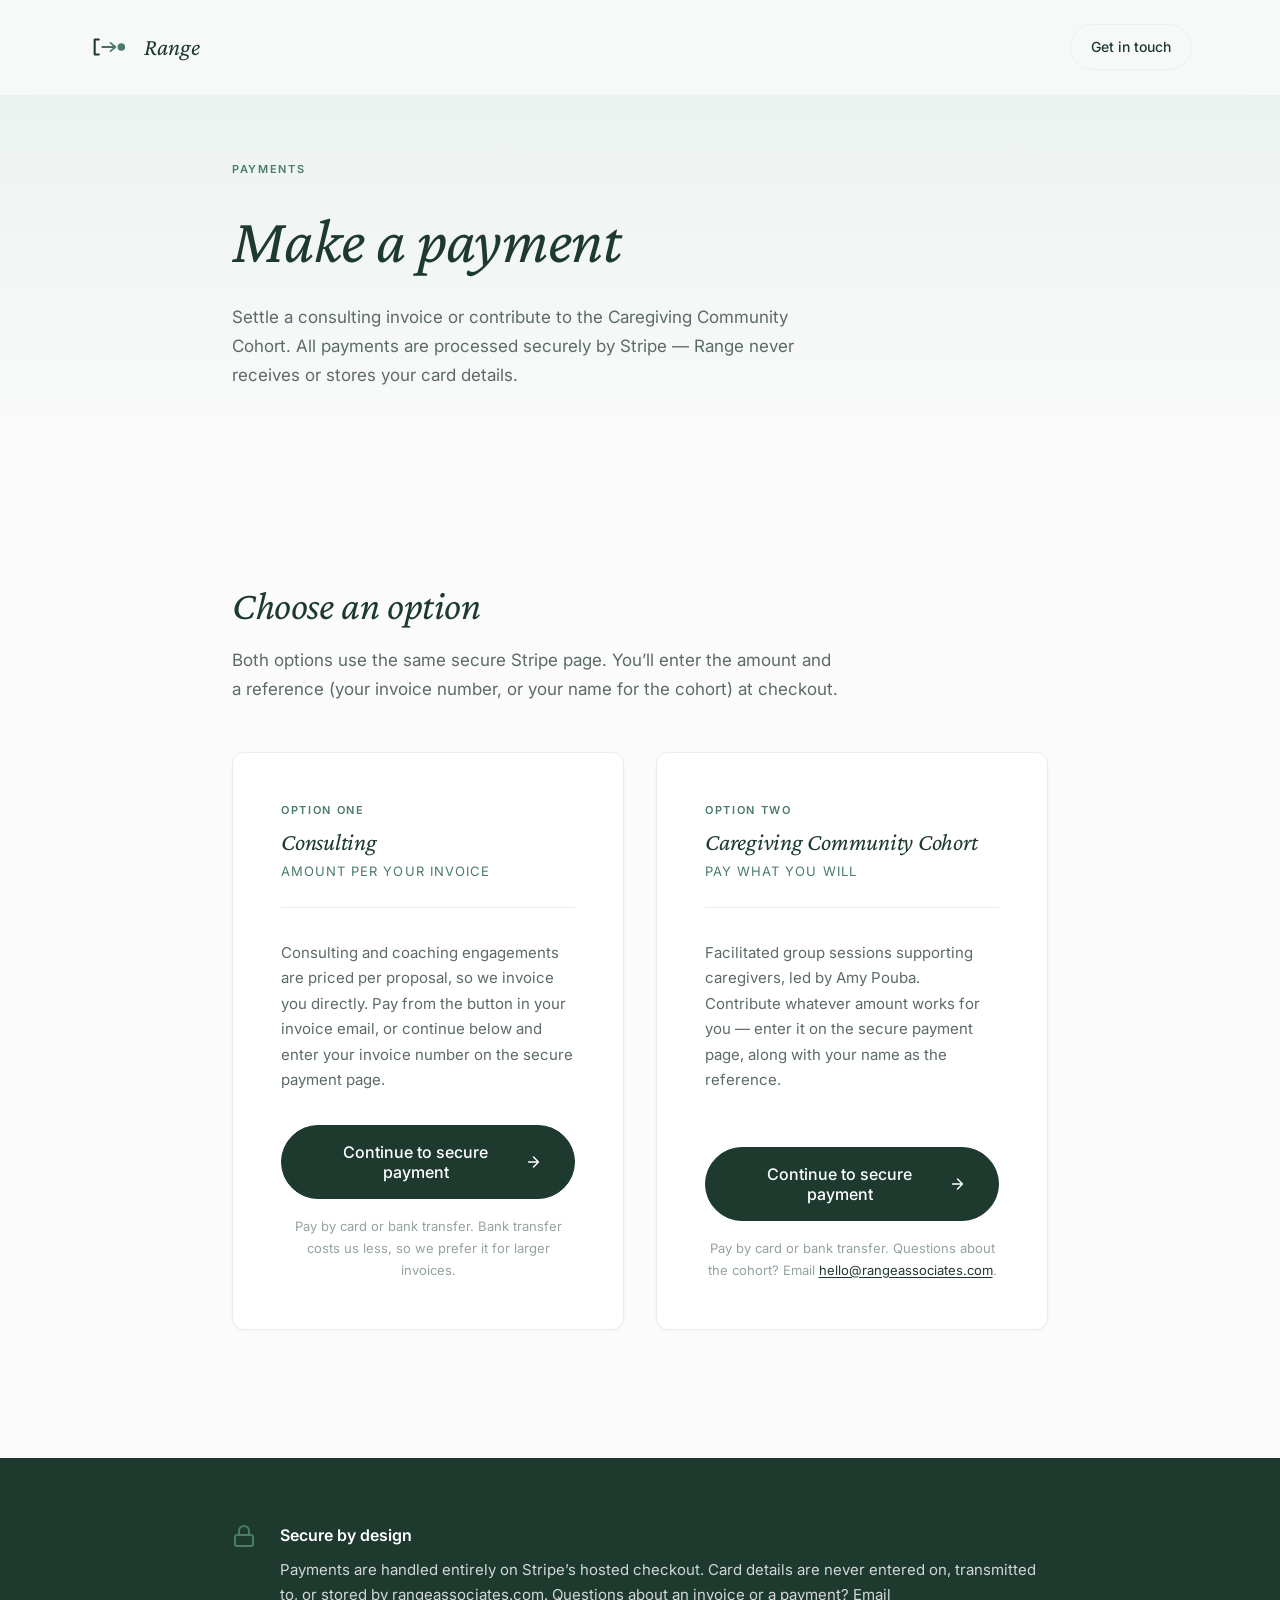
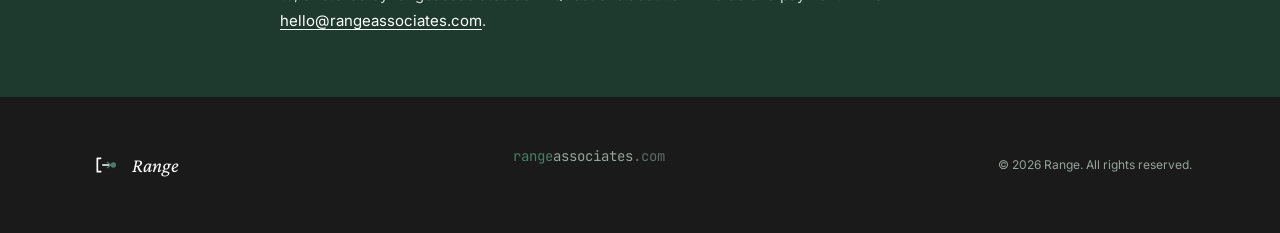
==== commit b76a0dfe: "Replace per-session caregiver pricing with pay-what-you-will cohort option Drop the $110 dated sessi" ====
--- a/payments/index.html
+++ b/payments/index.html
@@ -4,11 +4,11 @@
   <meta charset="UTF-8">
   <meta name="viewport" content="width=device-width, initial-scale=1.0">
   <title>Make a Payment | Range</title>
-  <meta name="description" content="Pay a Range invoice or book a caregiver community session. Payments are securely processed by Stripe.">
+  <meta name="description" content="Pay a Range consulting invoice or contribute to the Caregiving Community Cohort. Payments are securely processed by Stripe.">
 
   <!-- Open Graph -->
   <meta property="og:title" content="Make a Payment | Range">
-  <meta property="og:description" content="Pay a Range invoice or book a caregiver community session, securely via Stripe.">
+  <meta property="og:description" content="Pay a Range consulting invoice or contribute to the Caregiving Community Cohort, securely via Stripe.">
   <meta property="og:type" content="website">
   <meta property="og:url" content="https://rangeassociates.com/payments">
 
@@ -51,77 +51,54 @@
       <div class="container container--narrow">
         <span class="section-label">Payments</span>
         <h1 class="page-hero__title">Make a payment</h1>
-        <p class="page-hero__description">Settle an invoice or book a caregiver community session. All payments are processed securely by Stripe &mdash; Range never receives or stores your card details.</p>
+        <p class="page-hero__description">Settle a consulting invoice or contribute to the Caregiving Community Cohort. All payments are processed securely by Stripe &mdash; Range never receives or stores your card details.</p>
       </div>
     </section>
 
-    <!-- Pay an Invoice -->
-    <section class="pay-section" id="invoice">
+    <!-- Payment Options -->
+    <section class="pay-section" id="options">
       <div class="container container--narrow">
         <div class="pay-section__header">
-          <span class="section-label">Option One</span>
-          <h2 class="pay-section__title">Pay an invoice</h2>
-          <p class="pay-section__subtitle">Consulting and coaching engagements are priced per proposal, so we invoice you directly. Pay from the button in your invoice email, or use the link below &mdash; you&rsquo;ll enter your invoice number and the amount on the secure payment page.</p>
+          <h2 class="pay-section__title">Choose an option</h2>
+          <p class="pay-section__subtitle">Both options use the same secure Stripe page. You&rsquo;ll enter the amount and a reference (your invoice number, or your name for the cohort) at checkout.</p>
         </div>
 
-        <div class="pay-offering">
-          <div class="pay-offering__head">
-            <div>
-              <h3 class="pay-offering__title">Professional Services</h3>
-              <p class="pay-offering__meta">Amount per your invoice</p>
+        <div class="pay-grid">
+          <div class="pay-offering" id="invoice">
+            <div class="pay-offering__head">
+              <div>
+                <span class="section-label">Option One</span>
+                <h3 class="pay-offering__title">Consulting</h3>
+                <p class="pay-offering__meta">Amount per your invoice</p>
+              </div>
             </div>
+            <p class="pay-offering__description">Consulting and coaching engagements are priced per proposal, so we invoice you directly. Pay from the button in your invoice email, or continue below and enter your invoice number on the secure payment page.</p>
+            <button class="btn-pay btn-pay--full" type="button" data-link-key="invoice">
+              <span class="btn-pay__label">Continue to secure payment</span>
+              <svg width="18" height="18" viewBox="0 0 24 24" fill="none" stroke="currentColor" stroke-width="2" stroke-linecap="round" stroke-linejoin="round" aria-hidden="true">
+                <path d="M5 12h14M12 5l7 7-7 7"/>
+              </svg>
+            </button>
+            <p class="pay-note" data-note-for="invoice">Pay by card or bank transfer. Bank transfer costs us less, so we prefer it for larger invoices.</p>
           </div>
-          <button class="btn-pay btn-pay--full" type="button" data-link-key="invoice">
-            <span class="btn-pay__label">Continue to secure payment</span>
-            <svg width="18" height="18" viewBox="0 0 24 24" fill="none" stroke="currentColor" stroke-width="2" stroke-linecap="round" stroke-linejoin="round" aria-hidden="true">
-              <path d="M5 12h14M12 5l7 7-7 7"/>
-            </svg>
-          </button>
-          <p class="pay-note" data-note-for="invoice">Pay by card or bank transfer. Bank transfer costs us less, so we prefer it for larger invoices.</p>
-        </div>
-      </div>
-    </section>
-
-    <!-- Caregiver Community Sessions -->
-    <section class="pay-section pay-section--alt" id="sessions">
-      <div class="container container--narrow">
-        <div class="pay-section__header">
-          <span class="section-label">Option Two</span>
-          <h2 class="pay-section__title">Caregiver community sessions</h2>
-          <p class="pay-section__subtitle">Facilitated group sessions supporting caregivers, led by Amy Pouba. Each session seats twelve; book the date you&rsquo;d like to attend.</p>
-        </div>
-
-        <div class="pay-offering">
-          <div class="pay-offering__head">
-            <div>
-              <h3 class="pay-offering__title">Caregiver Community Session</h3>
-              <p class="pay-offering__meta">12 seats per session</p>
+
+          <div class="pay-offering" id="cohort">
+            <div class="pay-offering__head">
+              <div>
+                <span class="section-label">Option Two</span>
+                <h3 class="pay-offering__title">Caregiving Community Cohort</h3>
+                <p class="pay-offering__meta">Pay what you will</p>
+              </div>
             </div>
-            <p class="pay-offering__price">$110<span class="pay-offering__period">/session</span></p>
+            <p class="pay-offering__description">Facilitated group sessions supporting caregivers, led by Amy Pouba. Contribute whatever amount works for you &mdash; enter it on the secure payment page, along with your name as the reference.</p>
+            <button class="btn-pay btn-pay--full" type="button" data-link-key="cohort">
+              <span class="btn-pay__label">Continue to secure payment</span>
+              <svg width="18" height="18" viewBox="0 0 24 24" fill="none" stroke="currentColor" stroke-width="2" stroke-linecap="round" stroke-linejoin="round" aria-hidden="true">
+                <path d="M5 12h14M12 5l7 7-7 7"/>
+              </svg>
+            </button>
+            <p class="pay-note" data-note-for="cohort">Pay by card or bank transfer. Questions about the cohort? Email <a href="mailto:hello@rangeassociates.com">hello@rangeassociates.com</a>.</p>
           </div>
-
-          <ul class="pay-sessions">
-            <li class="pay-session">
-              <div class="pay-session__when">
-                <p class="pay-session__date">Tuesday, November 10, 2026</p>
-                <p class="pay-session__time">7:00pm CT</p>
-              </div>
-              <button class="btn-pay btn-pay--compact" type="button" data-link-key="session20261110">
-                <span class="btn-pay__label">Book</span>
-              </button>
-            </li>
-            <li class="pay-session">
-              <div class="pay-session__when">
-                <p class="pay-session__date">Tuesday, December 8, 2026</p>
-                <p class="pay-session__time">7:00pm CT</p>
-              </div>
-              <button class="btn-pay btn-pay--compact" type="button" data-link-key="session20261208">
-                <span class="btn-pay__label">Book</span>
-              </button>
-            </li>
-          </ul>
-
-          <p class="pay-note">One seat per booking, and you&rsquo;ll be asked for the participant name at checkout. When a session fills, its booking page closes automatically.</p>
         </div>
       </div>
     </section>
@@ -171,37 +148,35 @@
        to Stripe's hosted checkout via Payment Links. No API key is needed
        here, and no secret key must EVER live in this repo -- it is public.
 
-       Both links below are LIVE and take real money. Stripe collects the
-       amount, the invoice number, and the participant details on its own
-       page, so nothing sensitive is gathered on rangeassociates.com.
-
-         invoice          -> Professional Services Contract, customer enters
-                             the amount; required "Invoice number" field.
-                             Card + ACH bank debit (ACH is 0.8% capped at $5
-                             vs 2.9% + 30c, so it matters on large invoices).
-         session<YYYYMMDD> -> one link per session date, $110, one seat per
-                             checkout, capped at 12 via
-                             restrictions[completed_sessions][limit] so Stripe
-                             closes the page when the session fills. Create
-                             more with scripts/create-session-link.sh.
-
-       Both redirect to /payments/thank-you/ after payment.
+       The link below is LIVE and takes real money. Stripe collects the
+       amount and a reference on its own page, so nothing sensitive is
+       gathered on rangeassociates.com.
+
+         invoice -> Professional Services Contract, customer enters the
+                    amount; required "Invoice number" field. Card + ACH bank
+                    debit (ACH is 0.8% capped at $5 vs 2.9% + 30c, so it
+                    matters on large invoices).
+         cohort  -> Caregiving Community Cohort is pay-what-you-will and uses
+                    the SAME link; participants enter their name as the
+                    reference instead of an invoice number.
+
+       It redirects to /payments/thank-you/ after payment.
 
        If a key is left empty, its button falls back to an email link rather
        than sending the visitor nowhere.
        ====================================================================== */
+    const INVOICE_LINK = 'https://buy.stripe.com/7sYaEXgHmelU8jg5VugEg01';
+
     const PAYMENT_LINKS = {
-      invoice:           'https://buy.stripe.com/7sYaEXgHmelU8jg5VugEg01',
-      session20261110:   'https://buy.stripe.com/fZu9ATbn2fpY0QOabKgEg02',
-      session20261208:   'https://buy.stripe.com/6oU9AT2Qw3Hg4306ZygEg03'
+      invoice: INVOICE_LINK,
+      cohort:  INVOICE_LINK
     };
 
     const CONTACT_EMAIL = 'hello@rangeassociates.com';
 
     const FALLBACK_SUBJECTS = {
-      invoice:         'Invoice payment',
-      session20261110: 'Caregiver session - November 10',
-      session20261208: 'Caregiver session - December 8'
+      invoice: 'Invoice payment',
+      cohort:  'Caregiving Community Cohort'
     };
 
     const isConfigured = (key) => Boolean(PAYMENT_LINKS[key]);
--- a/css/styles.css
+++ b/css/styles.css
@@ -994,7 +994,46 @@
   margin: var(--space-sm) 0 0;
 }
 
-/* Single offering panel (caregiver sessions) */
+/* Side-by-side offering cards */
+.pay-grid {
+  display: grid;
+  grid-template-columns: repeat(2, minmax(0, 1fr));
+  gap: var(--space-lg);
+  align-items: stretch;
+}
+
+@media (max-width: 768px) {
+  .pay-grid {
+    grid-template-columns: 1fr;
+  }
+}
+
+.pay-grid .pay-offering {
+  display: flex;
+  flex-direction: column;
+}
+
+.pay-grid .pay-offering__description {
+  flex: 1 1 auto;
+}
+
+.pay-offering__description {
+  font-size: 0.9375rem;
+  color: var(--slate);
+  margin-bottom: var(--space-lg);
+}
+
+.pay-note a {
+  color: var(--forest);
+  text-decoration: underline;
+  text-underline-offset: 2px;
+}
+
+.pay-note a:hover {
+  color: var(--pine);
+}
+
+/* Offering panel */
 .pay-offering {
   background: white;
   border: 1px solid var(--mist);
@@ -1024,6 +1063,10 @@
     flex-direction: column;
     gap: var(--space-xs);
   }
+}
+
+.pay-offering__head .section-label {
+  margin-bottom: var(--space-xs);
 }
 
 .pay-offering__title {
@@ -1154,48 +1197,3 @@
 .footer__link:hover {
   color: var(--mist);
 }
-
-/* Dated session list */
-.pay-sessions {
-  list-style: none;
-  margin: 0 0 var(--space-md);
-}
-
-.pay-session {
-  display: flex;
-  align-items: center;
-  justify-content: space-between;
-  gap: var(--space-md);
-  padding: var(--space-md) 0;
-  border-bottom: 1px solid var(--mist);
-}
-
-.pay-session:last-child {
-  border-bottom: 0;
-}
-
-@media (max-width: 560px) {
-  .pay-session {
-    flex-direction: column;
-    align-items: stretch;
-    gap: var(--space-sm);
-  }
-}
-
-.pay-session__date {
-  font-weight: 600;
-  color: var(--forest);
-  margin-bottom: 0;
-}
-
-.pay-session__time {
-  font-family: var(--font-mono);
-  font-size: 0.8125rem;
-  color: var(--stone);
-}
-
-.btn-pay--compact {
-  flex-shrink: 0;
-  padding: 0.625rem 1.75rem;
-  font-size: 0.9375rem;
-}
